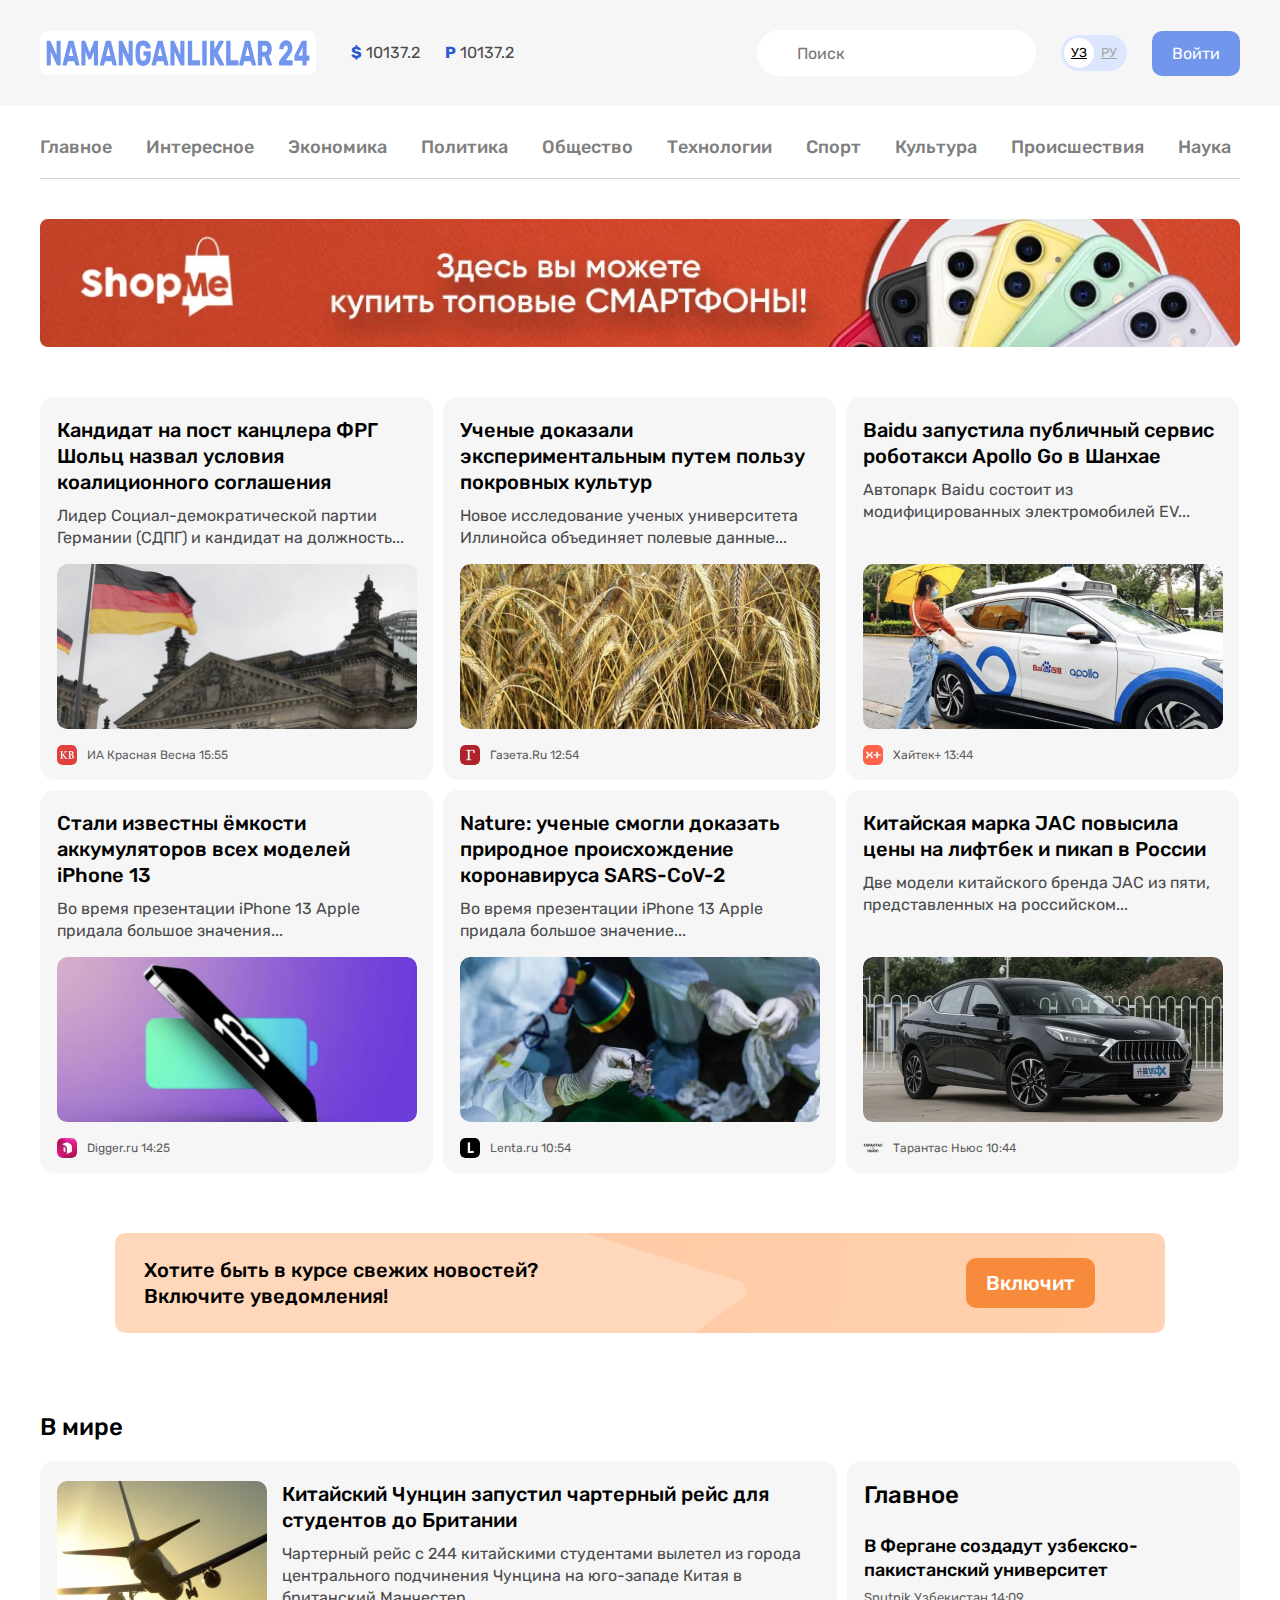
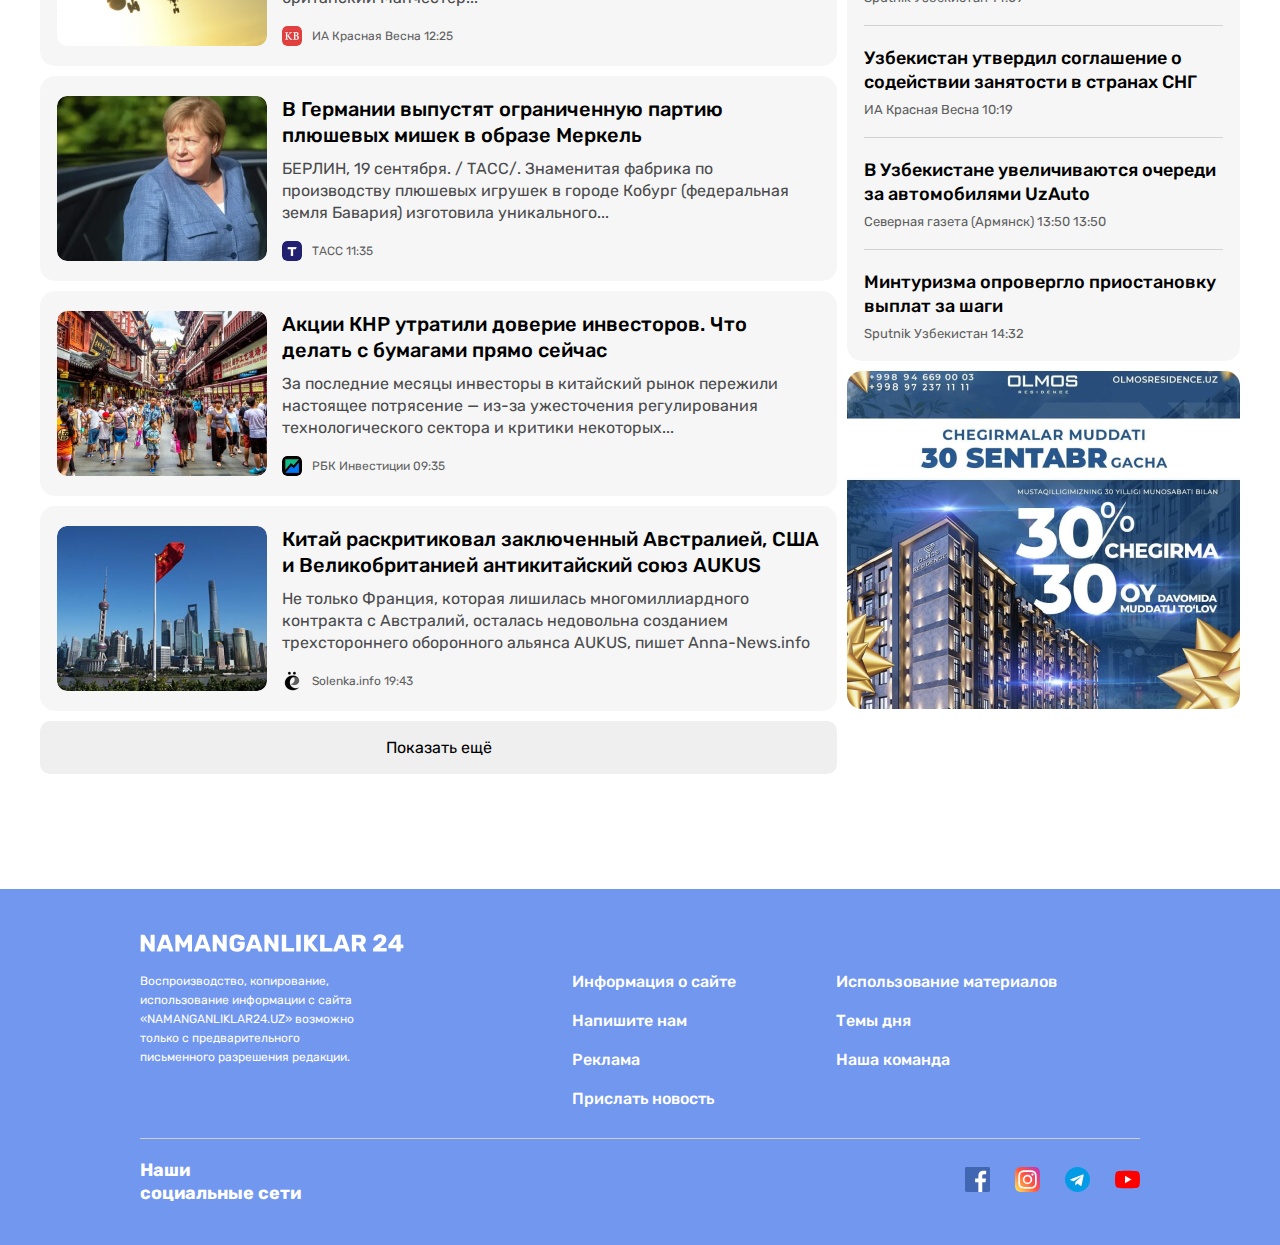
==== index.html @ de306fc5 "Add main and footer  hover and active" ====
<!DOCTYPE html>
<html lang="ru">
<head>
  <meta charset="UTF-8">
  <meta http-equiv="X-UA-Compatible" content="IE=edge">
  <meta name="viewport" content="width=device-width, initial-scale=1.0">
  <title>Namanganliklar 24</title>

  <link rel="preconnect" href="https://fonts.googleapis.com">
  <link rel="preconnect" href="https://fonts.gstatic.com" crossorigin>
  <link href="https://fonts.googleapis.com/css2?family=Rubik:wght@400;500;700&display=swap" rel="stylesheet">
  <link rel="stylesheet" href="css/normalize.css">
  <link rel="stylesheet" href="css/main.css">
</head>
<body>
  <header class="sayt-header">
    <div class="sayt-header-top">
      <div class=" sayt-header-top-container container">
        <a class="header-logo-img" href="index.html">
          <img class="logo-img" src="images/logo.svg" alt="logo" width="264" height="28">
        </a>

        <ul class="currens-rates">
          <li class="currency-rates-item">
            <b class="currens-rates-type">$</b>
            <span class="currens-rates-value">10137.2</span>
          </li>
          <li class="currency-rates-item">
            <b class="currens-rates-type">P</b>
            <span class="currens-rates-value">10137.2</span>
          </li>
        </ul>

        <!-- global-form -->
        <form class="global-search-form" action="https://echo.htmlacademy">
          <input class="global-search-form-input" type="search" name="search" placeholder="Поиск" aria-label="Поиск" required>
        </form>

        <!-- GLOBALSEARCH FORM -->
        <div class="lang-toggle">
          <a class="lang-toggle-link lang-toggle-link-active" href="index.html">УЗ</a>
          <a class="lang-toggle-link" href="index.html">РУ</a>
        </div>

        <a class="button button-primary" href="#">Войти</a>
      </div>
    </div>


    <div class="container">
      <!-- SITENAV -->
      <nav class="stenav">
        <ul class="sitenav-list">
          <li class="sitenav-item"><a class="sitenav-link" href="#">Главное</a></li>
          <li class="sitenav-item"><a class="sitenav-link" href="#">Интересное</a></li>
          <li class="sitenav-item"><a class="sitenav-link" href="#">Экономика</a></li>
          <li class="sitenav-item"><a class="sitenav-link" href="#">Политика</a></li>
          <li class="sitenav-item"><a class="sitenav-link" href="#">Общество</a></li>
          <li class="sitenav-item"><a class="sitenav-link" href="#">Технологии</a></li>
          <li class="sitenav-item"><a class="sitenav-link" href="#">Спорт</a></li>
          <li class="sitenav-item"><a class="sitenav-link" href="#">Культура</a></li>
          <li class="sitenav-item"><a class="sitenav-link" href="#">Происшествия</a></li>
          <li class="sitenav-item"><a class="sitenav-link" href="#">Наука</a></li>
        </ul>
      </nav>
      <aside class="site-header-banner">
        <a class="site-header-banner-link" href="#">
          <img src="images/optimize1.jpg" alt="#" width="1200" height="128" srcset="images/optimize1.jpg 1x, images/optimize2.jpg 2x">
        </a>
      </aside>
    </div>
  </header>

  <main class="main-content">
    <div class="container">
      <!-- <h1>Namanganlilar 24</h1> -->

      <!-- TOP NEWS -->
      <section class="top-news">
        <div class="news-grid">
          <article class="news-grid-item article-card">
            <h3 class="article-card-title">
              <a href="" class="article-card-link">
                Кандидат на пост канцлера ФРГ Шольц назвал условия коалиционного соглашения
              </a>
            </h3>
            <p class="article-card-text">Лидер Социал-демократической партии Германии (СДПГ) и кандидат на должность...</p>
            <img class="article-card-img" src="images/bayroq.jpg" alt="bayroq" width="369" height="165" srcset="images/bayroq.jpg 1x, images/bayroq2x.jpg 2x">
            <footer class="article-card-footer">
              <img class="article-card-source-icon" src="images/kb.svg" alt="icon" width="20" height="20" srcset="images/kb.svg 1x, images/kb2x.svg 2x">
              <div class="article-card-source-time">
                <span class="article-card-source">ИА Красная Весна</span>
                <time datetime="2022-03-11T17:00">15:55</time>
              </div>
            </footer>
          </article>
          <article class="news-grid-item article-card">
            <h3 class="article-card-title">
              <a href="" class="article-card-link">
                Ученые доказали экспериментальным путем пользу покровных культур
              </a>
            </h3>
            <p class="article-card-text">Новое исследование ученых университета Иллинойса объединяет полевые данные... </p>
            <img class="article-card-img" src="images/bug'doy.jpg" alt=" " width="369" height="165" srcset="images/bug'doy.jpg 1x, images/bug'doy2x.jpg 2x">
            <footer class="article-card-footer">
              <img class="article-card-source-icon" src="images/g.svg" alt="icon" width="20" height="20" srcset="images/g.svg 1x, images/g2x.svg 2x">
              <div class="article-card-source-time">
                <span class="article-card-source">Газета.Ru</span>
                <time datetime="2022-03-11T17:00">12:54</time>
              </div>
            </footer>
          </article>
          <article class="news-grid-item article-card">
            <h3 class="article-card-title">
              <a href="" class="article-card-link">
                Baidu запустила публичный сервис роботакси Apollo Go в Шанхае
              </a>
            </h3>
            <p class="article-card-text">Автопарк Baidu состоит из модифицированных электромобилей EV... </p>
            <img class="article-card-img" src="images/soyabon.jpg" alt="bayroq" width="369" height="165" srcset="images/soyabon.jpg 1x, images/soyabon2x.jpg 2x">
            <footer class="article-card-footer">
              <img class="article-card-source-icon" src="images/x.svg" alt="icon" width="20" height="20" srcset="images/x.svg 1x, images/x2x.svg 2x">
              <div class="article-card-source-time">
                <span class="article-card-source">Хайтек+</span>
                <time datetime="2022-03-11T17:00">13:44</time>
              </div>
            </footer>
          </article>
          <article class="news-grid-item article-card">
            <h3 class="article-card-title">
              <a href="" class="article-card-link">
                Стали известны ёмкости аккумуляторов всех моделей iPhone 13
              </a>
            </h3>
            <p class="article-card-text">Во время презентации iPhone 13 Apple придала большое значения...</p>
            <img class="article-card-img" src="images/telefon.jpg" alt="bayroq" width="369" height="165" srcset="images/telefon.jpg 1x, images/telefon2x.jpg 2x">
            <footer class="article-card-footer">
              <img class="article-card-source-icon" src="images/logo-img.svg" alt="icon" width="20" height="20" srcset="images/logo-img.svg 1x, images/logo-img2x.svg 2x">
              <div class="article-card-source-time">
                <span class="article-card-source">Digger.ru</span>
                <time datetime="2022-03-11T17:00">14:25</time>
              </div>
            </footer>
          </article>
          <article class="news-grid-item article-card">
            <h3 class="article-card-title">
              <a href="" class="article-card-link">
                Nature: ученые смогли доказать природное происхождение коронавируса SARS-CoV-2
              </a>
            </h3>
            <p class="article-card-text">Во время презентации iPhone 13 Apple придала большое значение...</p>
            <img class="article-card-img" src="images/labarant.jpg" alt="bayroq" width="369" height="165" srcset="images/labarant.jpg 1x, images/labarant2x.jpg 2x">
            <footer class="article-card-footer">
              <img class="article-card-source-icon" src="images/l.svg" alt="icon" width="20" height="20" srcset="images/l.svg 1x, images/l2x.svg 2x">
              <div class="article-card-source-time">
                <span class="article-card-source">Lenta.ru</span>
                <time datetime="2022-03-11T17:00">10:54</time>
              </div>
            </footer>
          </article>
          <article class="news-grid-item article-card">
            <h3 class="article-card-title">
              <a href="" class="article-card-link">
                Китайская марка JAC повысила цены на лифтбек и пикап в России
              </a>
            </h3>
            <p class="article-card-text">Две модели китайского бренда JAC из пяти, представленных на российском...</p>
            <img class="article-card-img" src="images/mashina.jpg" alt="bayroq" width="369" height="165" srcset="images/mashina.jpg 1x, images/mashina2x.jpg 2x">
            <footer class="article-card-footer">
              <img class="article-card-source-icon" src="images/text.png" alt="icon" width="20" height="20">
              <div class="article-card-source-time">
                <span class="article-card-source">Тарантас Ньюс</span>
                <time datetime="2022-03-11T17:00">10:44</time>
              </div>
            </footer>
          </article>
        </div>
      </section>

      <!-- NOTIFICATION-CTA -->
      <section class="notification-cta">
        <div class="notification-cta-text">Хотите быть в курсе свежих новостей? <br>  Включите уведомления!
        </div>
        <button class="button button-orange" type="button">Включит</button>
      </section>

      <div class="layout-2-1">
        <div class="layout-2-1-main">
          <section class="global-news">
            <h2 class="global-news-heading">В мире</h2>
            <div class="news-list">
              <div class="news-list-item article-card-horizontal">
                <img class="article-card-horizontal-img" src="images/samalyot.jpg" alt="samalyot rasmi" width="210" height="165" srcset="images/samalyot.jpg 1x, images/samalyot2x.jpg 2x">
                <div class="article-card-horizontal-content">
                  <h3 class="article-card-horizontal-title"><a class="article-card-horizontal-link" href="#">Китайский Чунцин запустил чартерный рейс для студентов до Британии</a></h3>
                  <p class="article-card-horizontal-text">Чартерный рейс с 244 китайскими студентами вылетел из города центрального подчинения Чунцина на юго-западе Китая в британский Манчестер...</p>
                    <footer class="article-card-horizontal-footer">
                    <img class="article-card-horizontal-source-icon" src="images/kb.svg" alt="icon" width="20" height="20" srcset="images/kb.svg 1x, images/kb2x.svg 2x">
                    <div class="article-card-horizontal-source-time">
                      <span class="article-card-horizontal-source">ИА Красная Весна</span>
                      <time datetime="2022-03-11T17:00">12:25</time>
                    </div>
                  </footer>
                </div>
              </div>
              <div class="news-list-item article-card-horizontal">
                <img class="article-card-horizontal-img" src="images/prezident.jpg" alt="ayol rasmi" width="210" height="165" srcset="images/prezident.jpg 1x, images/prezident2x.jpg 2x">
                <div class="article-card-horizontal-content">
                  <h3 class="article-card-horizontal-title"><a class="article-card-horizontal-link" href="#">В Германии выпустят ограниченную партию плюшевых мишек в образе Меркель</a></h3>
                  <p class="article-card-horizontal-text">БЕРЛИН, 19 сентября. / ТАСС/. Знаменитая фабрика по производству плюшевых игрушек в городе Кобург (федеральная земля Бавария) изготовила уникального...</p>
                  <footer class="article-card-horizontal-footer">
                    <img class="article-card-horizontal-source-icon" src="images/T.svg" alt="icon" width="20" height="20">
                    <div class="article-card-horizontal-source-time">
                      <span class="article-card-horizontal-source">ТАСС</span>
                      <time datetime="2022-03-11T17:00">11:35</time>
                    </div>
                  </footer>
                </div>
              </div>
              <div class="news-list-item article-card-horizontal">
                <img class="article-card-horizontal-img" src="images/shaxar.jpg" alt="samalyot rasmi" width="210" height="165" srcset="images/shaxar.jpg 1x, images/shaxar2x.jpg 2x">
                <div class="article-card-horizontal-content">
                  <h3 class="article-card-horizontal-title"><a class="article-card-horizontal-link" href="#">Акции КНР утратили доверие инвесторов. Что делать с бумагами прямо сейчас</a></h3>
                  <p class="article-card-horizontal-text">За последние месяцы инвесторы в китайский рынок пережили настоящее потрясение — из-за ужесточения регулирования технологического сектора и критики некоторых...</p>
                  <footer class="article-card-horizontal-footer">
                    <img class="article-card-horizontal-source-icon" src="images/galary.svg" alt="icon" width="20" height="20">
                    <div class="article-card-horizontal-source-time">
                      <span class="article-card-horizontal-source">РБК Инвестиции</span>
                      <time datetime="2022-03-11T17:00">09:35</time>
                    </div>
                  </footer>
                </div>
              </div>
              <div class="news-list-item article-card-horizontal">
                <img class="article-card-horizontal-img" src="images/fransiya.jpg" alt="samalyot rasmi" width="210" height="165" srcset="images/fransiya.jpg 1x, images/fransiya2x.jpg 2x">
                <div class="article-card-horizontal-content">
                  <h3 class="article-card-horizontal-title"><a class="article-card-horizontal-link" href="#">Китай раскритиковал заключенный Австралией, США и Великобританией антикитайский союз AUKUS</a></h3>
                  <p class="article-card-horizontal-text">Не только Франция, которая лишилась многомиллиардного контракта с Австралий, осталась недовольна созданием трехстороннего оборонного альянса AUKUS, пишет Anna-News.info</p>
                  <footer class="article-card-horizontal-footer">
                    <img class="article-card-horizontal-source-icon" src="images/e.svg" alt="icon" width="20" height="20">
                    <div class="article-card-horizontal-source-time">
                      <span class="article-card-horizontal-source">Solenka.info</span>
                      <time datetime="2022-03-11T17:00">19:43</time>
                    </div>
                  </footer>
                </div>
              </div>
              <button class="news-list-more-button button button-block" type="button">Показать ещё </button>
            </div>
          </section>
        </div>

        <div class="layout-2-1-saytbar">
            <section class="saytbar-news-card">
            <h2 class="saytbar-news-card-heading">Главное</h2>
            <ul class="saytbar-news-card-list">
              <li class="saytbar-news-card-item">
                <h3 class="saytbar-news-card-title">
                  <a href="#" class="saytbar-news-card-link">В Фергане создадут узбекско-пакистанский университет</a>
                </h3>
                <div class="saytbar-news-card-source-time">
                  <span class="saytbar-news-card-source">Sputnik Узбекистан</span>
                  <time datetime="2022-03-11T17:00">14:09</time>
                </div>
              </li>
              <li class="saytbar-news-card-item">
                <h3 class="saytbar-news-card-title">
                  <a href="#" class="saytbar-news-card-link">Узбекистан утвердил соглашение о содействии занятости в странах СНГ</a>
                </h3>
                <div class="saytbar-news-card-source-time">
                  <span class="saytbar-news-card-source">ИА Красная Весна</span>
                  <time datetime="2022-03-11T17:00">10:19</time>
                </div>
              </li>
                <li class="saytbar-news-card-item">
                <h3 class="saytbar-news-card-title">
                  <a href="#" class="saytbar-news-card-link">В Узбекистане увеличиваются очереди за автомобилями UzAuto</a>
                </h3>
                <div class="saytbar-news-card-source-time">
                  <span class="saytbar-news-card-source">Северная газета (Армянск) 13:50</span>
                  <time datetime="2022-03-11T17:00">13:50</time>
                </div>
              </li>
                <li class="saytbar-news-card-item">
                <h3 class="saytbar-news-card-title">
                  <a href="#" class="saytbar-news-card-link">Минтуризма опровергло приостановку выплат за шаги</a>
                </h3>
                <div class="saytbar-news-card-source-time">
                  <span class="saytbar-news-card-source">Sputnik Узбекистан</span>
                  <time datetime="2022-03-11T17:00">14:32</time>
                </div>
              </li>
            </ul>
            </section>
            <a class="layout-chegirma-img" href="#"><img src="images/chegirma.jpg" alt="chegirma" width="393" height="338"></a>
        </div>
      </div>
    </div>
  </main>

  <!-- SITE-FOOTER -->
  <footer class="site-footer">
    <div class="container-footer">
      <a class="footer-logo-img" href="#"><img class="sayt-footer-logo" src="images/footer-logo.svg" alt="footer-logo" width="264" height="28"></a>
      <div class="sayt-footer-top">
        <p class="sayt-footer-text">Воспроизводство, копирование, использование информации с сайта «NAMANGANLIKLAR24.UZ» возможно только с предварительного письменного разрешения редакции.
        </p>
        <ul class="sayt-footer-nav">
          <li class="sayt-footer-nav-child">
            <a class="sayt-footer-link" href="#">Информация о сайте</a>
            <a class="sayt-footer-link" href="#">Напишите нам</a>
            <a class="sayt-footer-link" href="#">Реклама</a>
            <a class="sayt-footer-link ozer-link" href="#">Прислать новость</a>
          </li>
          <li class="sayt-footer-nav-child">
            <a class="sayt-footer-link" href="#">Использование материалов</a>
            <a class="sayt-footer-link" href="#">Темы дня</a>
            <a class="sayt-footer-link" href="#">Наша команда</a>
          </li>
        </ul>
      </div>
      <div class="sayt-footer-bottom">
        <h3 class="sayt-footer-bottom-title">Наши <br> социальные сети</h3>
        <ul class="sayt-card-footer-icon">
          <li class="sayt-footer-icon">
            <a class="sayt-footer-icon-link" href="#"><svg width="25" height="25" fill="none" xmlns="http://www.w3.org/2000/svg"><g clip-path="url(#a)"><path d="M23.62 0H1.379A1.38 1.38 0 0 0 0 1.38v22.241A1.38 1.38 0 0 0 1.38 25h22.24A1.38 1.38 0 0 0 25 23.62V1.379A1.38 1.38 0 0 0 23.62 0Z" fill="#4267B2"/><path d="M17.26 25v-9.668h3.26l.488-3.784h-3.747v-2.41c0-1.093.303-1.838 1.87-1.838h1.987V3.924c-.345-.046-1.531-.148-2.911-.148-2.88 0-4.853 1.757-4.853 4.987v2.785h-3.247v3.784h3.248V25h3.906Z" fill="#fff"/></g><defs><clipPath id="a"><path fill="#fff" d="M0 0h25v25H0z"/></clipPath></defs></svg></a>
          </li>
          <li class="sayt-footer-icon">
            <a class="sayt-footer-icon-link" href="#"><svg width="25" height="25" fill="none" xmlns="http://www.w3.org/2000/svg"><g clip-path="url(#a)"><path d="M1.562 1.701C-.402 3.741 0 5.91 0 12.495c0 5.469-.954 10.951 4.04 12.242 1.559.4 15.376.4 16.933-.002 2.079-.537 3.77-2.223 4.002-5.164.032-.41.032-13.734-.001-14.153C24.728 2.286 22.8.48 20.259.115 19.677.03 19.56.005 16.573 0 5.976.005 3.653-.466 1.563 1.701Z" fill="url(#b)"/><path d="M12.498 3.27c-3.782 0-7.374-.337-8.746 3.184-.567 1.454-.484 3.343-.484 6.047 0 2.373-.076 4.603.484 6.046 1.369 3.523 4.99 3.185 8.744 3.185 3.622 0 7.356.377 8.745-3.185.567-1.469.484-3.33.484-6.046 0-3.606.199-5.934-1.55-7.682-1.77-1.771-4.166-1.55-7.681-1.55h.004Zm-.827 1.663c7.89-.012 8.894-.89 8.34 11.295-.197 4.31-3.479 3.836-7.512 3.836-7.354 0-7.566-.21-7.566-7.567 0-7.443.584-7.56 6.738-7.566v.002Zm5.754 1.532a1.107 1.107 0 1 0 0 2.215 1.107 1.107 0 0 0 0-2.215ZM12.498 7.76a4.74 4.74 0 1 0 .001 9.48 4.74 4.74 0 0 0-.001-9.48Zm0 1.664c4.068 0 4.073 6.154 0 6.154-4.067 0-4.073-6.154 0-6.154Z" fill="#fff"/></g><defs><linearGradient id="b" x1="1.61" y1="23.403" x2="24.845" y2="3.294" gradientUnits="userSpaceOnUse"><stop stop-color="#FD5"/><stop offset=".5" stop-color="#FF543E"/><stop offset="1" stop-color="#C837AB"/></linearGradient><clipPath id="a"><path fill="#fff" d="M0 0h25v25H0z"/></clipPath></defs></svg></a>
          </li>
          <li class="sayt-footer-icon">
            <a class="sayt-footer-icon-link" href="#">
              <svg width="25" height="25" fill="none" xmlns="http://www.w3.org/2000/svg"><path d="M12.5 25C19.404 25 25 19.404 25 12.5S19.404 0 12.5 0 0 5.596 0 12.5 5.596 25 12.5 25Z" fill="#039BE5"/><path d="m5.72 12.23 12.052-4.648c.56-.202 1.048.137.866.983l.002-.001-2.053 9.667c-.152.686-.559.852-1.129.53l-3.125-2.304-1.507 1.452c-.167.167-.307.308-.63.308l.222-3.18 5.791-5.233c.252-.222-.056-.347-.388-.126l-7.158 4.506-3.085-.962c-.67-.213-.684-.67.142-.993Z" fill="#fff"/></svg>
            </a></li>
          <li class="sayt-footer-icon">
            <a class="sayt-footer-icon-link" href="#">
              <svg width="25" height="25" fill="none" xmlns="http://www.w3.org/2000/svg"><path d="M24.485 6.499a3.132 3.132 0 0 0-2.203-2.204C20.325 3.76 12.5 3.76 12.5 3.76s-7.825 0-9.782.515A3.196 3.196 0 0 0 .515 6.499C0 8.455 0 12.512 0 12.512s0 4.077.515 6.013a3.133 3.133 0 0 0 2.203 2.203c1.977.536 9.782.536 9.782.536s7.825 0 9.782-.515a3.132 3.132 0 0 0 2.203-2.203C25 16.588 25 12.532 25 12.532s.02-4.077-.515-6.033Z" fill="red"/><path d="m10.004 16.26 6.507-3.747-6.507-3.748v7.495Z" fill="#fff"/></svg>
            </a></li>
        </ul>
      </div>
    </div>
  </footer>
</body>
</html>
---- css/main.css ----
*{
  box-sizing: border-box;
}

body{
  display: flex;
  flex-direction: column;
  height: 100%;
  padding: 0;
  margin: 0;
  font-family: "Rubik", "Arial", sans-serif ;
  font-style: 16px;
  line-height: 22px;
  background-color: #fff;
  color: #4a4b4c;
}

*:focus {
  outline: 2px dashed #7296EC;
  outline-offset: 3px;
}

.button{
  display: inline-block;
  font-size: 16px;
  line-height: normal;
  padding: 13px 20px;
  border-radius: 10px;
  border: 0;
  text-decoration: none;
  text-align: center;
  cursor: pointer;
}

.button:hover{
  opacity: 0.8;
}

.button:active{
  opacity: 0.6;
}

.button-block{
  display: block;
  width: 100%;
}

.container{
  width: 100%;
  max-width: 1240px;
  padding-left: 20px;
  padding-right: 20px;
  margin-left: auto;
  margin-right: auto;
}


.sayt-header-top {
  margin-bottom: 10px;
  padding-top: 30px;
  padding-bottom: 30px;
  background-color: #f6f6f6;
}

.sayt-header-top-container {
  display: flex;
  align-items: center;
}

.header-logo-img{
  margin-right: 35px;
}

.logo-img {
  display: flex;
  padding: 8px 6px;
  box-sizing: content-box;
  border-radius: 7px;
  background-color: #fff;
}

.logo-img:hover{
  opacity: 0.8;
}

.logo-img:active{
  opacity: 0.6;
}

.currens-rates {
  display: flex;
  padding: 0;
  margin: 0;
  margin-right: auto;
  align-items: center;
  list-style-type: none;
}

.currens-rates-type {
  color: #2959ce;
}

.currency-rates-item:not(:last-child){
  margin-right: 25px;
}

/* GLOBAL-SEARCH-FORM */

.global-search-form{
  margin-right: 25px;
}

.global-search-form-input{
  padding-top: 15px;
  padding-left: 40px;
  padding-right: 20px;
  padding-bottom: 13px;
  border-radius: 60px;
  border: 0;
  background-color: #fff;
}

.lang-toggle {
  display: flex;
  padding: 3px;
  margin-right: 25px;
  border-radius: 39px;
  background-color: #dce6ff;

}
.lang-toggle-link {
  width: 30px;
  height: 30px;
  font-size: 13px;
  line-height: 30px;
  text-align: center;
  border-radius: 50%;
  color:#a6a6a6;
}


.lang-toggle-link-active {
  color: #000;
  background-color: #fff;
}

.button-primary {
  color: #fff;
  background-color: #7296EC;
}

.stenav {
  font-size: 18px;
  line-height: normal;
  font-weight: 500;
  margin-bottom: 40px;
  padding-top: 20px;
  padding-bottom: 20px;
  border-bottom: 1px solid #d1d1d1;
}

.sitenav-list {
  display: flex;
  flex-wrap: wrap;
  align-items: center;
  margin: 0;
  padding: 0;
  list-style-type: none;
}

.sitenav-item:not(:last-child){
  margin-right: 34px;
}

.sitenav-link {
  display: block;
  color: #7F7F7F;
  text-decoration: none;
}

.sitenav-link:hover{
  color: #7296EC;
}

.sitenav-link:active{
  opacity: 0.6;
}

.site-header-banner-link{
  display: flex;
}


/* MAIN CONTENT */

.main-content{
  flex-grow: 1;
  padding-top: 50px;
}


/* NEWS-GRID */

.news-grid {
  display: flex;
  flex-wrap: wrap;
  margin-right: -10px;
  margin-bottom: -10px;
}
.news-grid-item {
  margin-bottom: 10px;
  margin-right: 10px;
  width: 393px;
}

.article-card{
  display: flex;
  flex-direction: column;
  padding: 20px 17px 15px;
  border-radius: 15px;
  background-color: #f6f6f6;
}

.article-card-title {
  margin-top: 0;
  font-size: 20px;
  line-height: 26px;
  font-weight: 500;
  margin-bottom: 10px;
}

.article-card-link {
  display: inline-block;
  color: #000;
  text-decoration: none;
}

.article-card-link:hover{
  color: #7296EC;
}

.article-card-link:active{
  opacity: 0.6;
}

.article-card-text {
  margin-top: 0;
  margin-bottom: 15px;
}

.article-card-img{
  display: block;
  width: 360px;
  height: 165px;
  margin-top: auto;
  margin-bottom: 16px;
  border-radius: 10px;
  object-fit: cover;
}

.article-card-footer {
  display: flex;
  align-items: center;

}

.article-card-source-icon {
  width: 20px;
  height: 20px;
  margin-right: 10px;
  border-radius: 5px;
}

.article-card-source-time {
  font-size: 12px;
  line-height: normal;
  color: #5E5F61;
}


/* NOTIFICATION-CTA */

.notification-cta {
  display: flex;
  margin: 60px 75px;
  padding: 24px 70px 24px 29px;
  border-radius: 10px;
  background-image: url(../images/bakcground.svg);
  justify-content: space-between;
  align-items: center;
}

.notification-cta-text {
  color: #000000;
  font-size: 20px;
  line-height: 26px;
  font-weight: 500;
}

.button-orange {
  Font-size: 20px;
  font-weight: 500;
  Line-height: 24px;
  color: #fff;
  background-color: #f78b3b;
}

footer:focus {
  outline: 2px dashed #f8f8f8;
  outline-offset: 3px;
}

/* GLOBAL-NEWS */

.global-news-heading{
  Font-size: 24px;
  Line-height: 28px;
  font-weight: 500;
  color: #000;
}

.news-list{
  display: flex;
  margin-bottom: 15px;
  flex-direction: column;
}

.news-list-item:not(:last-child) {
  margin-bottom: 10px;
}

.article-card-horizontal {
  display: flex;
  align-items: flex-start;
  padding: 20px 17px;
  border-radius: 15px;
  background-color: #F6F6F6;
}

.article-card-horizontal-img {
  width: 210px;
  height: 165px;
  object-fit: cover;
  margin-right: 15px;
  border-radius: 10px;
}

.article-card-horizontal-content {
  flex-grow: 1;
}
.article-card-horizontal-title {
  margin-top: 0;
  margin-bottom: 10px;
  font-weight: 500;
}
.article-card-horizontal-link {
  display: inline-block;
  color: #000;
  text-decoration: none;
  font-size: 20px;
  line-height: 26px;
}

.article-card-horizontal-link:hover{
  color: #7296ec;
}

.article-card-horizontal-link:active{
  opacity: 0.6;
}

.article-card-horizontal-text {
  Font-size: 16px;
  Line-height: 22px;
  margin-top: 0;
  margin-bottom: 17px;
}

.article-card-horizontal-footer {
  display: flex;
  align-items: center;
}

.article-card-horizontal-source-icon {
  width: 20px;
  height: 20px;
  margin-right: 10px;
  object-fit: cover;
  border-radius: 5px;
}

.article-card-horizontal-source-time {
  font-size: 12px;
  line-height: normal;
  color: #5E5F61;
}

.news-list-more-button{
  padding: 17px;
  margin-bottom: 100px;
}


/* LAYAUT */
.layout-2-1{
  display: flex;
  align-items: flex-start;
}

.layout-2-1-main{
  width: 797px;
  margin-right: 10px;
}

.layout-2-1-saytbar{
  margin-top: 68px;
  width: 393px;
}

.saytbar-news-card {
  border-radius: 15px;
  padding: 20px 17px;
  margin-bottom: 10px;
  background-color: #f6f6f6;
}

.saytbar-news-card-heading {
  Font-size: 24px;
  Line-height: 28px;
  font-weight: 500;
  margin-top: 0;
  margin-bottom: 25px;
  color: #000;
}

.saytbar-news-card-list {
  padding: 0;
  margin: 0;
  list-style-type: none;
}
.saytbar-news-card-item {
  padding-top: 20px;
  padding-bottom: 20px;
}

.saytbar-news-card-item:first-child{
  padding-top: 0;
}

.saytbar-news-card-item:last-child{
  padding-bottom: 0;
}

.saytbar-news-card-item:not(:last-child){
  border-bottom: 1px solid #d2d2d2;
}
.saytbar-news-card-title {
  font-size: 18px;
  line-height: 24px;
  font-weight: 500;
  margin-top: 0;
  margin-bottom: 8px;
}

.saytbar-news-card-link {
  display: inline-block;
  color: #000;
  text-decoration: none;
}

.saytbar-news-card-link:hover{
  color: #7296ec;
}

.saytbar-news-card-link:active{
  opacity: 0.6;
}

.saytbar-news-card-source-time {
  Font-size: 13px;
  Line-height: 15px;
  font-weight: 400;
  color: #5E5F61;
}

.layout-chegirma-img{
  display: flex;
  border-radius: 15px;
}


/* SAYT FOOTER */

.site-footer {
  padding-top: 40px;
  padding-bottom: 40px;
  border-top: 40px;
  color: #fff;
  background-color: #7297EF;
}

.container-footer{
  width: 100%;
  max-width: 1040px;
  padding-left: 20px;
  padding-right: 20px;
  margin-left: auto;
  margin-right: auto;
}

.sayt-footer-logo{
  display: block;
  width: 264px;
  height: 28px;
  margin-bottom: 15px;
}

.sayt-footer-logo:hover{
  opacity: 0.8;
}

.sayt-footer-logo:active{
  opacity: 0.6;
}

.sayt-footer-top {
  display: flex;
  margin-bottom: 20px;
  border-bottom: 1px solid #CECECE;
}

.sayt-footer-text {
  Font-size: 12px;
  Line-height: 19px;
  font-weight: 400;
  width: 229px;
  margin: 0;
  margin-right: 203px;
}

.sayt-footer-nav {
  display: flex;
  padding: 0;
  margin: 0;
  list-style-type: none;
  Font-size: 16px;
  Line-height: 19px;
  font-weight: 500;
}

.sayt-footer-nav-child {
  margin-right: 100px;
}

.sayt-footer-nav-child:last-child{
  margin-right: 0;
}

.sayt-footer-link {
  margin-bottom: 20px;
  display: block;
  color: #fff;
  text-decoration: none;
}

.sayt-footer-link:hover{
  opacity: 0.8;
}

.sayt-footer-link:active{
  opacity: 0.6;
}

.ozer-link{
  margin-bottom: 30px;
}

.sayt-footer-bottom {
  display: flex;
  align-items: center;
}

.sayt-footer-bottom-title {
  Font-size: 18px;
  Line-height: 23px;
  margin: 0;
  padding: 0;
}

.sayt-card-footer-icon {
  list-style-type: none;
  display: flex;
  margin: 0;
  margin-left: auto;
  padding: 0;
}

.sayt-footer-icon {
  margin-right: 25px;
}

.sayt-footer-icon:hover{
  opacity: 0.8;
}

.sayt-footer-icon:active{
  opacity: 0.6;
}

.sayt-footer-icon:last-child{
  margin-right: 0;
}

.sayt-footer-icon-link {
}
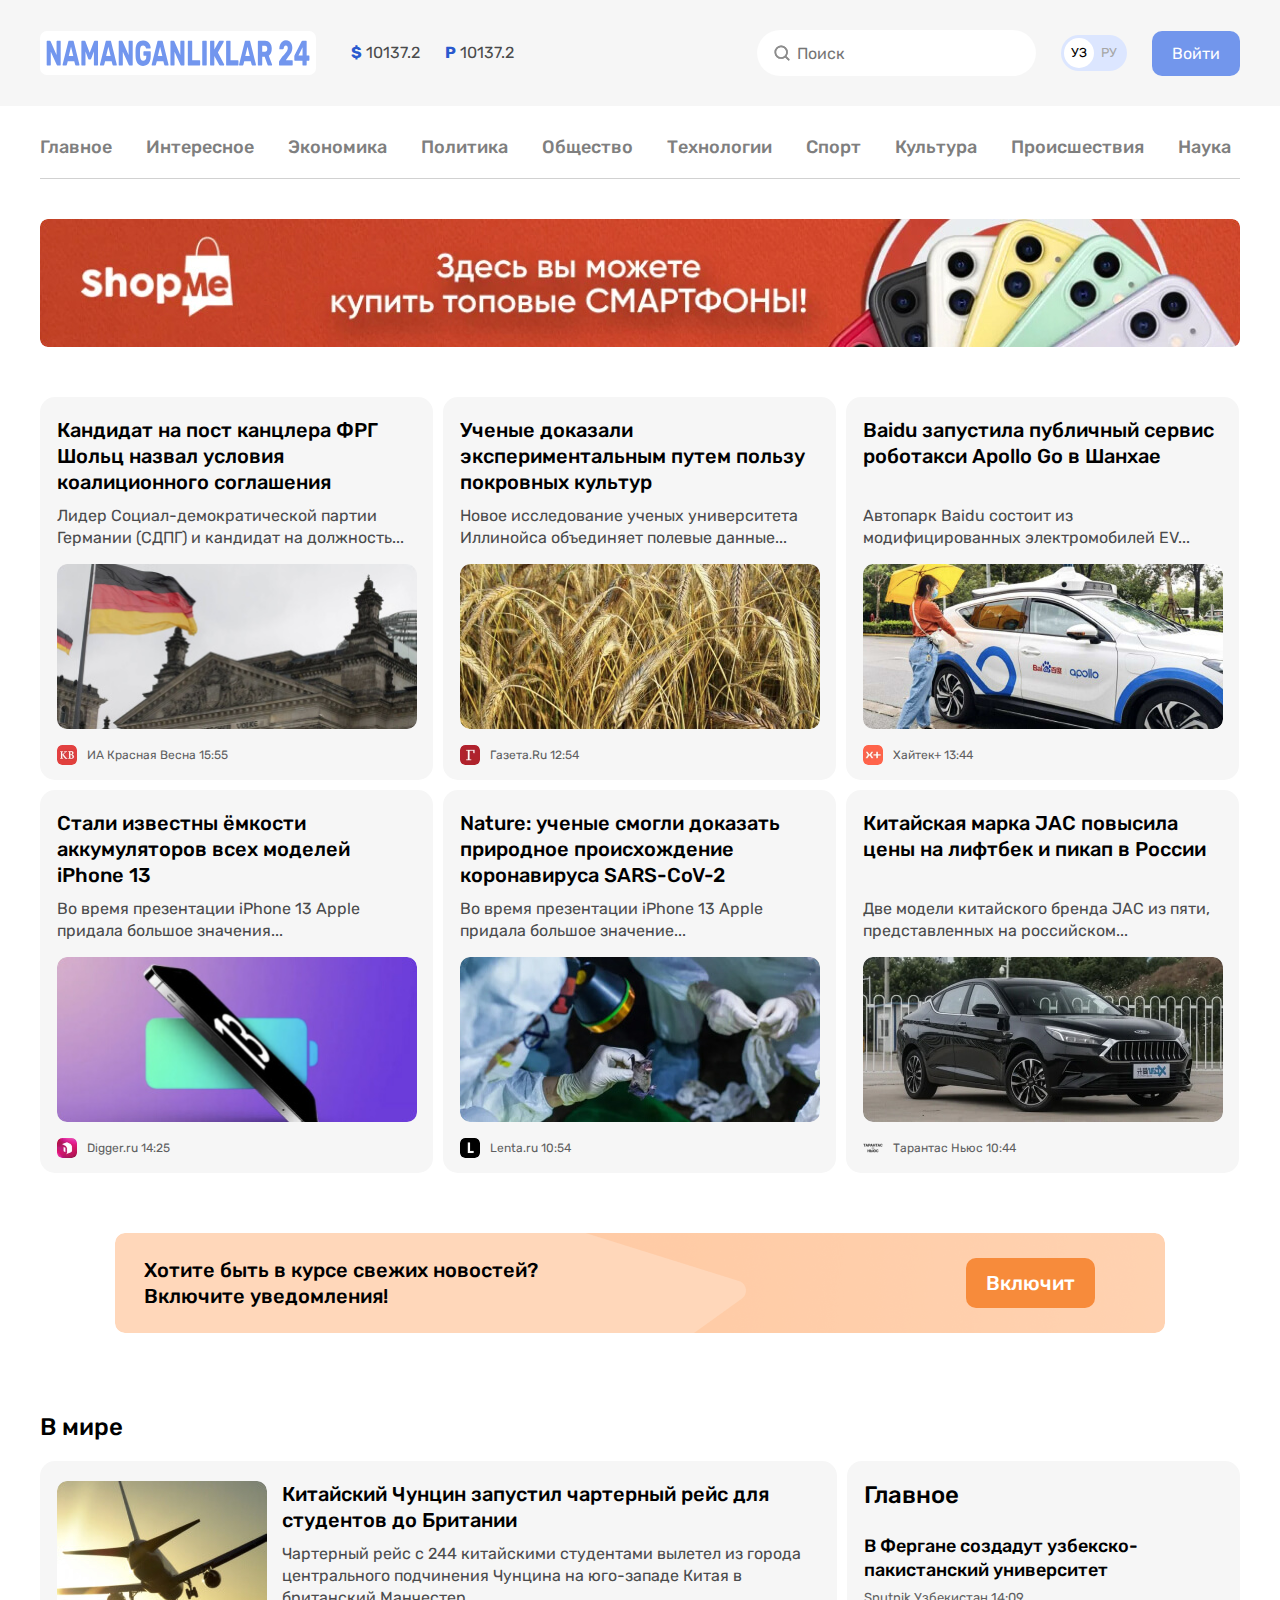
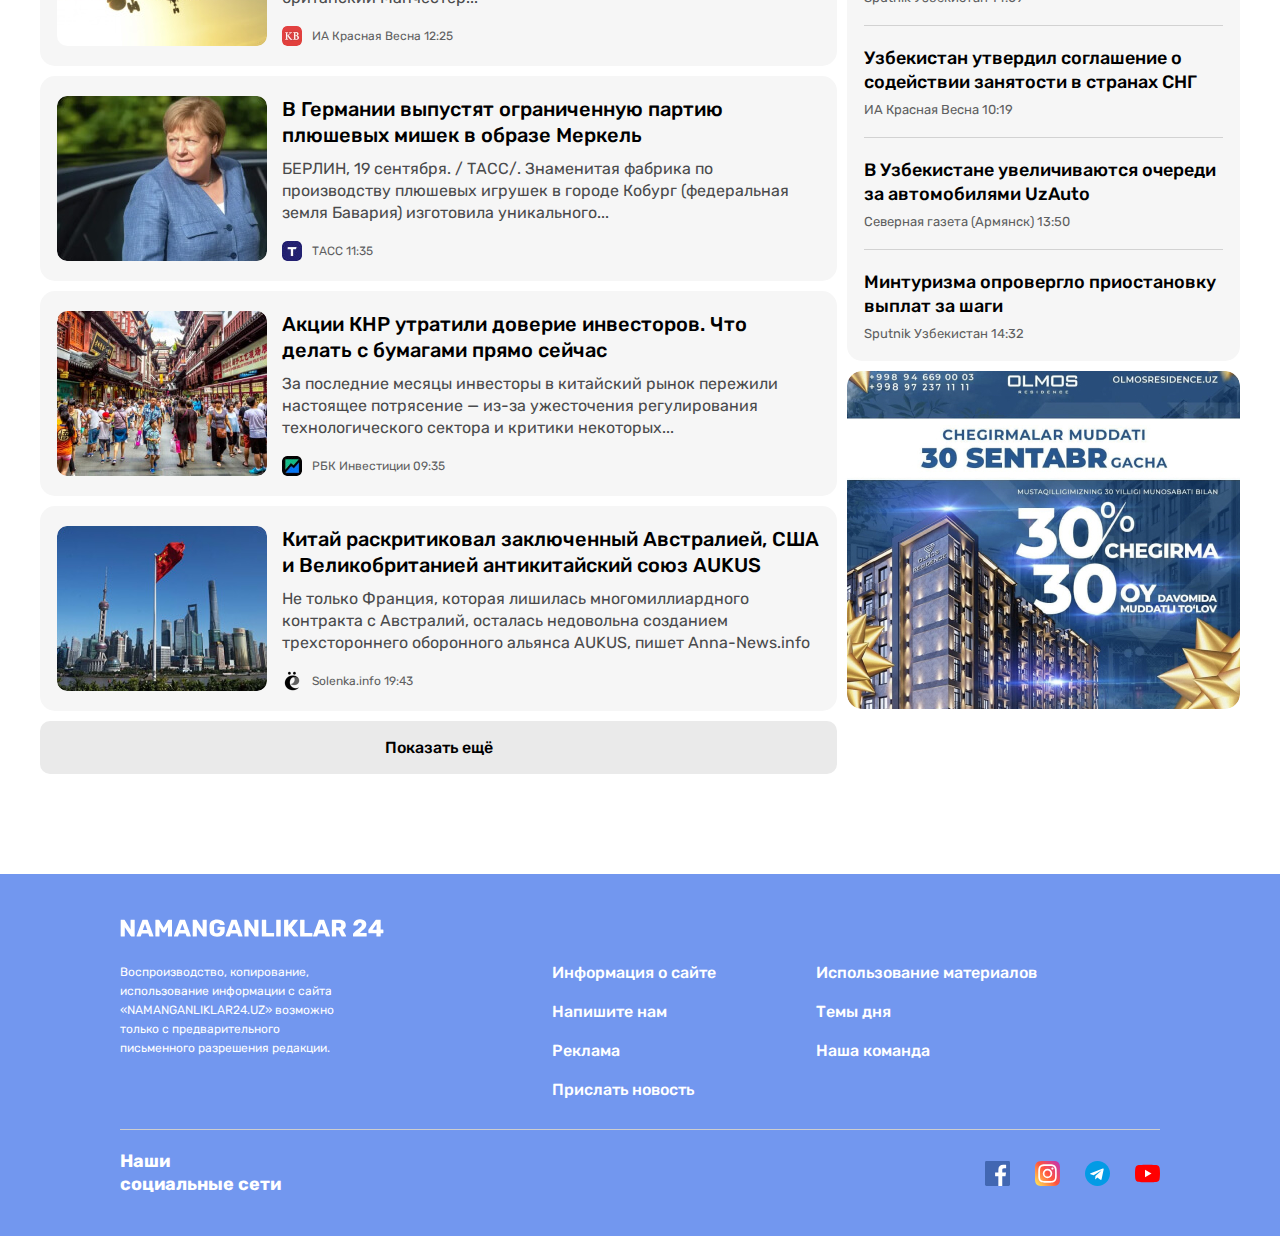
==== commit 15522ba6: "Add styles.min.css" ====
--- a/index.html
+++ b/index.html
@@ -13,13 +13,13 @@
   <link rel="stylesheet" href="css/main.css">
 </head>
 <body>
-  <header class="sayt-header">
+
+    <header class="sayt-header">
     <div class="sayt-header-top">
       <div class=" sayt-header-top-container container">
         <a class="header-logo-img" href="index.html">
           <img class="logo-img" src="images/logo.svg" alt="logo" width="264" height="28">
         </a>
-
         <ul class="currens-rates">
           <li class="currency-rates-item">
             <b class="currens-rates-type">$</b>
@@ -30,19 +30,16 @@
             <span class="currens-rates-value">10137.2</span>
           </li>
         </ul>
-
         <!-- global-form -->
         <form class="global-search-form" action="https://echo.htmlacademy">
           <input class="global-search-form-input" type="search" name="search" placeholder="Поиск" aria-label="Поиск" required>
         </form>
-
         <!-- GLOBALSEARCH FORM -->
         <div class="lang-toggle">
-          <a class="lang-toggle-link lang-toggle-link-active" href="index.html">УЗ</a>
-          <a class="lang-toggle-link" href="index.html">РУ</a>
-        </div>
-
-        <a class="button button-primary" href="#">Войти</a>
+          <a class="lang-toggle-link lang-toggle-link-active" href="#">УЗ</a>
+          <a class="lang-toggle-link" href="#">РУ</a>
+        </div>
+        <a class="button button-primary" href="#" target="_blank">Войти</a>
       </div>
     </div>
 
@@ -51,21 +48,21 @@
       <!-- SITENAV -->
       <nav class="stenav">
         <ul class="sitenav-list">
-          <li class="sitenav-item"><a class="sitenav-link" href="#">Главное</a></li>
-          <li class="sitenav-item"><a class="sitenav-link" href="#">Интересное</a></li>
-          <li class="sitenav-item"><a class="sitenav-link" href="#">Экономика</a></li>
-          <li class="sitenav-item"><a class="sitenav-link" href="#">Политика</a></li>
-          <li class="sitenav-item"><a class="sitenav-link" href="#">Общество</a></li>
-          <li class="sitenav-item"><a class="sitenav-link" href="#">Технологии</a></li>
-          <li class="sitenav-item"><a class="sitenav-link" href="#">Спорт</a></li>
-          <li class="sitenav-item"><a class="sitenav-link" href="#">Культура</a></li>
-          <li class="sitenav-item"><a class="sitenav-link" href="#">Происшествия</a></li>
-          <li class="sitenav-item"><a class="sitenav-link" href="#">Наука</a></li>
+          <li class="sitenav-item"><a class="sitenav-link" href="index.html">Главное</a></li>
+          <li class="sitenav-item"><a class="sitenav-link" href="block.html">Интересное</a></li>
+          <li class="sitenav-item"><a class="sitenav-link" href="block.html">Экономика</a></li>
+          <li class="sitenav-item"><a class="sitenav-link" href="block.html">Политика</a></li>
+          <li class="sitenav-item"><a class="sitenav-link" href="block.html">Общество</a></li>
+          <li class="sitenav-item"><a class="sitenav-link" href="block.html">Технологии</a></li>
+          <li class="sitenav-item"><a class="sitenav-link" href="block.html">Спорт</a></li>
+          <li class="sitenav-item"><a class="sitenav-link" href="block.html">Культура</a></li>
+          <li class="sitenav-item"><a class="sitenav-link" href="block.html">Происшествия</a></li>
+          <li class="sitenav-item"><a class="sitenav-link" href="block.html">Наука</a></li>
         </ul>
       </nav>
       <aside class="site-header-banner">
         <a class="site-header-banner-link" href="#">
-          <img src="images/optimize1.jpg" alt="#" width="1200" height="128" srcset="images/optimize1.jpg 1x, images/optimize2.jpg 2x">
+          <img class="site-header-banner-img" src="images/optimize1.jpg" alt="#" width="1200" height="128" srcset="images/optimize1.jpg 1x, images/optimize2.jpg 2x">
         </a>
       </aside>
     </div>
@@ -209,7 +206,7 @@
                   <h3 class="article-card-horizontal-title"><a class="article-card-horizontal-link" href="#">В Германии выпустят ограниченную партию плюшевых мишек в образе Меркель</a></h3>
                   <p class="article-card-horizontal-text">БЕРЛИН, 19 сентября. / ТАСС/. Знаменитая фабрика по производству плюшевых игрушек в городе Кобург (федеральная земля Бавария) изготовила уникального...</p>
                   <footer class="article-card-horizontal-footer">
-                    <img class="article-card-horizontal-source-icon" src="images/T.svg" alt="icon" width="20" height="20">
+                    <img class="article-card-horizontal-source-icon" src="images/t-icon.jpg" alt="icon" width="20" height="20" srcset="images/t-icon.jpg 1x, images/t-icon.jpg 2x">
                     <div class="article-card-horizontal-source-time">
                       <span class="article-card-horizontal-source">ТАСС</span>
                       <time datetime="2022-03-11T17:00">11:35</time>
@@ -223,7 +220,7 @@
                   <h3 class="article-card-horizontal-title"><a class="article-card-horizontal-link" href="#">Акции КНР утратили доверие инвесторов. Что делать с бумагами прямо сейчас</a></h3>
                   <p class="article-card-horizontal-text">За последние месяцы инвесторы в китайский рынок пережили настоящее потрясение — из-за ужесточения регулирования технологического сектора и критики некоторых...</p>
                   <footer class="article-card-horizontal-footer">
-                    <img class="article-card-horizontal-source-icon" src="images/galary.svg" alt="icon" width="20" height="20">
+                    <img class="article-card-horizontal-source-icon" src="images/galareya.jpg" alt="icon" width="20" height="20" srcset="images/galareya.jpg 1x, images/galareya@2x.jpg 2x">
                     <div class="article-card-horizontal-source-time">
                       <span class="article-card-horizontal-source">РБК Инвестиции</span>
                       <time datetime="2022-03-11T17:00">09:35</time>
@@ -231,13 +228,14 @@
                   </footer>
                 </div>
               </div>
+
               <div class="news-list-item article-card-horizontal">
                 <img class="article-card-horizontal-img" src="images/fransiya.jpg" alt="samalyot rasmi" width="210" height="165" srcset="images/fransiya.jpg 1x, images/fransiya2x.jpg 2x">
                 <div class="article-card-horizontal-content">
                   <h3 class="article-card-horizontal-title"><a class="article-card-horizontal-link" href="#">Китай раскритиковал заключенный Австралией, США и Великобританией антикитайский союз AUKUS</a></h3>
                   <p class="article-card-horizontal-text">Не только Франция, которая лишилась многомиллиардного контракта с Австралий, осталась недовольна созданием трехстороннего оборонного альянса AUKUS, пишет Anna-News.info</p>
                   <footer class="article-card-horizontal-footer">
-                    <img class="article-card-horizontal-source-icon" src="images/e.svg" alt="icon" width="20" height="20">
+                    <img class="article-card-horizontal-source-icon" src="images/e.png" alt="icon" width="20" height="20" srcset="images/e.png 1x, images/e@2x.png 2x">
                     <div class="article-card-horizontal-source-time">
                       <span class="article-card-horizontal-source">Solenka.info</span>
                       <time datetime="2022-03-11T17:00">19:43</time>
@@ -245,7 +243,7 @@
                   </footer>
                 </div>
               </div>
-              <button class="news-list-more-button button button-block" type="button">Показать ещё </button>
+              <a class="news-list-more-button button button-block" type="submit" href="block.html" target="_blank">Показать ещё </a>
             </div>
           </section>
         </div>
@@ -277,7 +275,7 @@
                   <a href="#" class="saytbar-news-card-link">В Узбекистане увеличиваются очереди за автомобилями UzAuto</a>
                 </h3>
                 <div class="saytbar-news-card-source-time">
-                  <span class="saytbar-news-card-source">Северная газета (Армянск) 13:50</span>
+                  <span class="saytbar-news-card-source">Северная газета (Армянск)</span>
                   <time datetime="2022-03-11T17:00">13:50</time>
                 </div>
               </li>
@@ -292,7 +290,7 @@
               </li>
             </ul>
             </section>
-            <a class="layout-chegirma-img" href="#"><img src="images/chegirma.jpg" alt="chegirma" width="393" height="338"></a>
+            <a class="layout-chegirma-link" href="#"><img class="layout-chegirma-img" src="images/chegirma.jpg" alt="chegirma" width="393" height="338"></a>
         </div>
       </div>
     </div>
@@ -301,14 +299,16 @@
   <!-- SITE-FOOTER -->
   <footer class="site-footer">
     <div class="container-footer">
-      <a class="footer-logo-img" href="#"><img class="sayt-footer-logo" src="images/footer-logo.svg" alt="footer-logo" width="264" height="28"></a>
+      <a class="footer-logo-link" href="#">
+        <img class="sayt-footer-logo" src="images/footer-logo.svg" alt="footer-logo" width="264" height="28">
+      </a>
       <div class="sayt-footer-top">
         <p class="sayt-footer-text">Воспроизводство, копирование, использование информации с сайта «NAMANGANLIKLAR24.UZ» возможно только с предварительного письменного разрешения редакции.
         </p>
         <ul class="sayt-footer-nav">
           <li class="sayt-footer-nav-child">
             <a class="sayt-footer-link" href="#">Информация о сайте</a>
-            <a class="sayt-footer-link" href="#">Напишите нам</a>
+            <a class="sayt-footer-link" href="input.html">Напишите нам</a>
             <a class="sayt-footer-link" href="#">Реклама</a>
             <a class="sayt-footer-link ozer-link" href="#">Прислать новость</a>
           </li>
--- a/css/main.css
+++ b/css/main.css
@@ -1,5 +1,6 @@
-*{
-  box-sizing: border-box;
+
+html{
+  height: 100%;
 }
 
 body{
@@ -7,12 +8,18 @@
   flex-direction: column;
   height: 100%;
   padding: 0;
+  box-sizing: border-box;
   margin: 0;
   font-family: "Rubik", "Arial", sans-serif ;
   font-style: 16px;
   line-height: 22px;
   background-color: #fff;
   color: #4a4b4c;
+}
+
+a {
+  display: inline-block;
+  text-decoration: none;
 }
 
 *:focus {
@@ -40,16 +47,12 @@
   opacity: 0.6;
 }
 
-.button-block{
-  display: block;
-  width: 100%;
-}
-
 .container{
   width: 100%;
   max-width: 1240px;
   padding-left: 20px;
   padding-right: 20px;
+  box-sizing: border-box;
   margin-left: auto;
   margin-right: auto;
 }
@@ -118,6 +121,10 @@
   border-radius: 60px;
   border: 0;
   background-color: #fff;
+  background-image: url(../images/search-form.svg);
+  background-size: 20 20;
+  background-repeat: no-repeat;
+  background-position: 15px center;
 }
 
 .lang-toggle {
@@ -128,7 +135,9 @@
   background-color: #dce6ff;
 
 }
+
 .lang-toggle-link {
+  text-decoration: none;
   width: 30px;
   height: 30px;
   font-size: 13px;
@@ -190,12 +199,169 @@
   display: flex;
 }
 
+.site-header-banner-link:hover{
+  opacity: 0.8;
+}
+
+.site-header-banner-link:active{
+  opacity: 0.6;
+}
+
+.site-header-banner-img{
+  display: block;
+  border-radius: 8px;
+}
+
 
 /* MAIN CONTENT */
 
-.main-content{
+.main-contact{
   flex-grow: 1;
-  padding-top: 50px;
+}
+
+.news-container{
+  display: flex;
+  align-items: flex-start;
+  justify-content: space-between;
+}
+
+.site-hero-form {
+  width: 696px;
+  margin: 0;
+  padding: 0;
+}
+
+.site-hero-form div{
+  margin: 0;
+  padding: 0;
+  display: flex;
+}
+
+.site-contact-title {
+  color: #000;
+  font-size: 24px;
+  line-height: 28px;
+  font-weight: 500;
+  margin-top: 0;
+  margin-bottom: 20px;
+}
+
+.site-contact-input {
+  width: 50%;
+  padding: 18px 20px;
+  border-radius: 10px;
+  box-sizing: border-box;
+  border: 1px solid rgba(0, 0, 0, 0.2);
+  margin-bottom: 10px;
+  margin-right: 10px;
+}
+
+.site-contact-input:nth-child(2){
+  margin-right: 0;
+}
+
+.site-contact-form{
+  width: 696px;
+  margin-bottom: 100px;
+}
+
+.site-contact-form-widht {
+  width: 100%;
+  padding: 18px 20px;
+  margin-bottom: 10px;
+  box-sizing: border-box;
+  border: 1px solid rgba(0, 0, 0, 0.2);
+  border-radius: 10px;
+}
+
+.site-contact-textarea {
+  width: 100%;
+  max-width: 696px;
+  min-height: 180px;
+  padding: 18px 20px;
+  box-sizing: border-box;
+  border: 1px solid rgba(0, 0, 0, 0.2);
+  border-radius: 10px;
+  margin-bottom: 20px;
+  resize: vertical;
+}
+
+.site-contact-button {
+  display: block;
+  margin-left: auto;
+  padding: 17px 30px;
+  border: 0;
+  border-radius: 10px;
+  color: #fff;
+  background-color: #7297EF;
+}
+
+.site-contact-list {
+  width: 494px;
+  margin: 0;
+  padding: 40px 25px;
+  box-sizing: border-box;
+  list-style-type: none;
+  border-radius: 10px;
+  color: #000;
+  background-color: #f6f6f6;
+}
+
+.hero-pero{
+  display: flex;
+}
+
+.site-contact-item-title {
+  margin: 0;
+  margin-bottom: 7px;
+  font-size: 20px;
+  line-height: 24px;
+  font-weight: 500;
+}
+
+.site-contact-really-link:not(:last-child){
+  color: #2959ce;
+}
+
+.site-contact-really-link:not(:last-child):hover{
+  opacity: 0.8;
+}
+
+.site-contact-really-link:not(:last-child):active{
+  opacity: 0.6;
+}
+
+
+.site-hero-content-child{
+  box-sizing: border-box;
+}
+
+.site-contact-content {
+  color: #000;
+}
+
+.site-contact-content-title {
+  margin-top: 0;
+  margin-bottom: 7px;
+  Font-size: 20px;
+  Line-height: 24px;
+  font-weight: 500;
+
+}
+
+.site-contact-content-gmail {
+  Font-size: 16px;
+  Line-height: 19px;
+  margin-top: 0;
+  margin-bottom: 20px;
+}
+
+.site-contact-hr{
+  border: 0;
+  height: 1px;
+  background-color: #D2D2D2;
+  margin-top: 20px;
+  margin-bottom: 20px;
 }
 
 
@@ -206,17 +372,20 @@
   flex-wrap: wrap;
   margin-right: -10px;
   margin-bottom: -10px;
-}
+  padding-top: 50px;
+}
+
 .news-grid-item {
+  width: 393px;
   margin-bottom: 10px;
   margin-right: 10px;
-  width: 393px;
 }
 
 .article-card{
   display: flex;
   flex-direction: column;
   padding: 20px 17px 15px;
+  box-sizing: border-box;
   border-radius: 15px;
   background-color: #f6f6f6;
 }
@@ -244,7 +413,7 @@
 }
 
 .article-card-text {
-  margin-top: 0;
+  margin-top: auto;
   margin-bottom: 15px;
 }
 
@@ -252,7 +421,6 @@
   display: block;
   width: 360px;
   height: 165px;
-  margin-top: auto;
   margin-bottom: 16px;
   border-radius: 10px;
   object-fit: cover;
@@ -295,7 +463,7 @@
   font-size: 20px;
   line-height: 26px;
   font-weight: 500;
-}
+  }
 
 .button-orange {
   Font-size: 20px;
@@ -305,10 +473,6 @@
   background-color: #f78b3b;
 }
 
-footer:focus {
-  outline: 2px dashed #f8f8f8;
-  outline-offset: 3px;
-}
 
 /* GLOBAL-NEWS */
 
@@ -319,10 +483,14 @@
   color: #000;
 }
 
+.global-news-heading-block{
+  margin-top: 50px;
+  margin-bottom: 20px;
+}
+
 .news-list{
   display: flex;
-  margin-bottom: 15px;
-  flex-direction: column;
+      flex-direction: column;
 }
 
 .news-list-item:not(:last-child) {
@@ -396,8 +564,15 @@
 }
 
 .news-list-more-button{
+  display: inline-block;
   padding: 17px;
+  box-sizing: border-box;
   margin-bottom: 100px;
+  Font-size: 16px;
+  Line-height: 19px;
+  font-weight: 500;
+  color: #000;
+  background-color: #EAEAEA;
 }
 
 
@@ -415,6 +590,10 @@
 .layout-2-1-saytbar{
   margin-top: 68px;
   width: 393px;
+}
+
+.layout-2-1-saytbar-two{
+  margin-top: 48px;
 }
 
 .saytbar-news-card {
@@ -424,6 +603,10 @@
   background-color: #f6f6f6;
 }
 
+.saytbar-news-card-two{
+  margin-top: 50px;
+}
+
 .saytbar-news-card-heading {
   Font-size: 24px;
   Line-height: 28px;
@@ -454,6 +637,7 @@
 .saytbar-news-card-item:not(:last-child){
   border-bottom: 1px solid #d2d2d2;
 }
+
 .saytbar-news-card-title {
   font-size: 18px;
   line-height: 24px;
@@ -490,6 +674,11 @@
 
 
 /* SAYT FOOTER */
+.sayt-footer-link:focus{
+  outline: 2px dashed #fff ;
+  outline-offset: 3px;
+
+}
 
 .site-footer {
   padding-top: 40px;
@@ -508,11 +697,19 @@
   margin-right: auto;
 }
 
+.footer-logo-link{
+  margin-bottom: 15px;
+}
+
+.footer-logo-link:focus{
+  outline: 2px dashed #fff;
+  outline-offset: 3px;
+}
+
 .sayt-footer-logo{
-  display: block;
+  display: flex;
   width: 264px;
   height: 28px;
-  margin-bottom: 15px;
 }
 
 .sayt-footer-logo:hover{
@@ -611,5 +808,11 @@
   margin-right: 0;
 }
 
-.sayt-footer-icon-link {
+.sayt-footer-icon-link{
+  display: flex;
+}
+
+.sayt-footer-icon-link:focus {
+  outline: 2px dashed #fff ;
+  outline-offset: 3px;
 }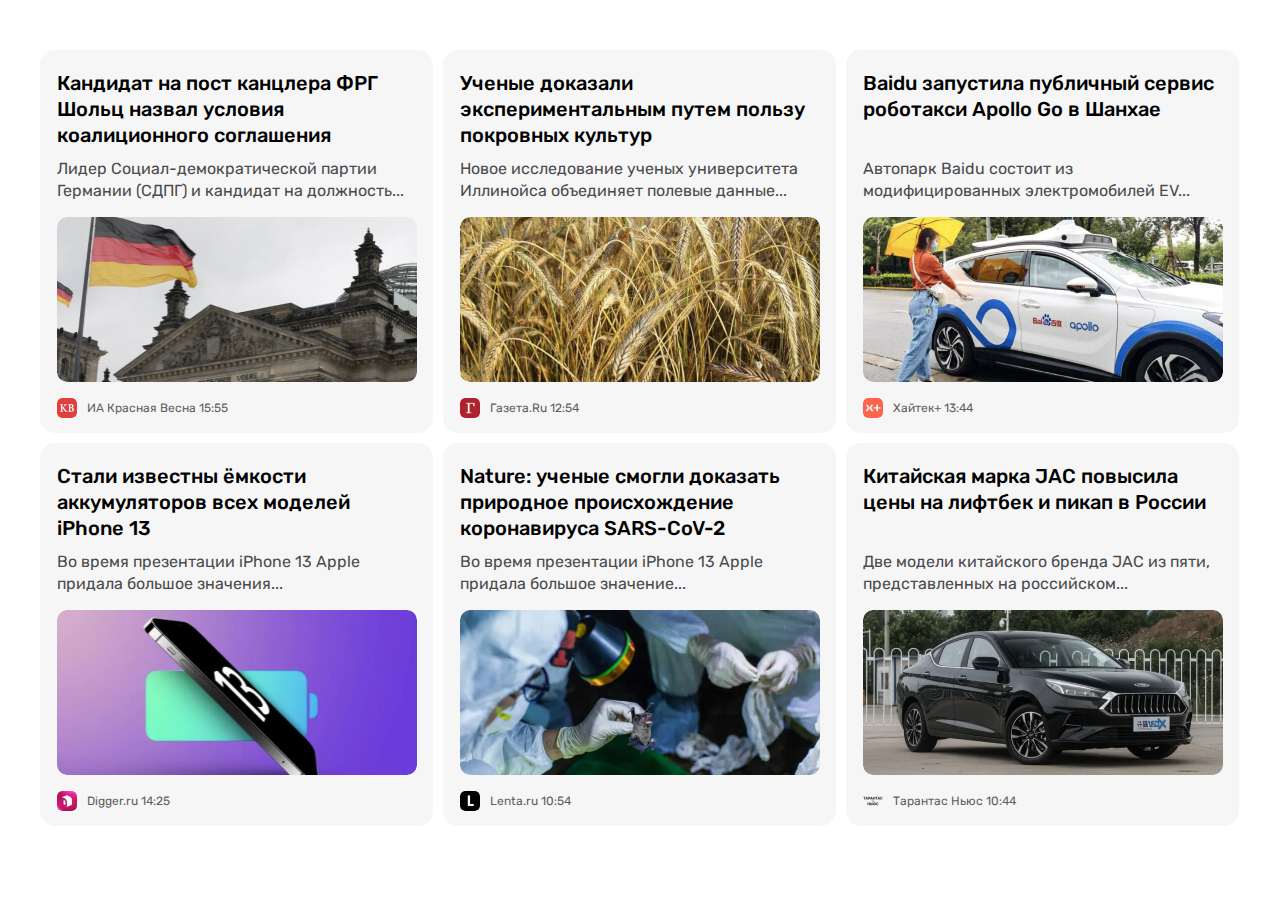
==== commit abeab491: "add a flexibility feature to the main part" ====
--- a/index.html
+++ b/index.html
@@ -9,12 +9,13 @@
   <link rel="preconnect" href="https://fonts.googleapis.com">
   <link rel="preconnect" href="https://fonts.gstatic.com" crossorigin>
   <link href="https://fonts.googleapis.com/css2?family=Rubik:wght@400;500;700&display=swap" rel="stylesheet">
+
   <link rel="stylesheet" href="css/normalize.css">
   <link rel="stylesheet" href="css/main.css">
 </head>
 <body>
 
-    <header class="sayt-header">
+    <header class="sayt-header" style="display: none;">
     <div class="sayt-header-top">
       <div class=" sayt-header-top-container container">
         <a class="header-logo-img" href="index.html">
@@ -175,13 +176,13 @@
       </section>
 
       <!-- NOTIFICATION-CTA -->
-      <section class="notification-cta">
+      <section class="notification-cta"  style="display: none;">
         <div class="notification-cta-text">Хотите быть в курсе свежих новостей? <br>  Включите уведомления!
         </div>
         <button class="button button-orange" type="button">Включит</button>
       </section>
 
-      <div class="layout-2-1">
+      <div class="layout-2-1"  style="display: none;">
         <div class="layout-2-1-main">
           <section class="global-news">
             <h2 class="global-news-heading">В мире</h2>
@@ -297,7 +298,7 @@
   </main>
 
   <!-- SITE-FOOTER -->
-  <footer class="site-footer">
+  <footer class="site-footer" style="display: none;">
     <div class="container-footer">
       <a class="footer-logo-link" href="#">
         <img class="sayt-footer-logo" src="images/footer-logo.svg" alt="footer-logo" width="264" height="28">
@@ -340,5 +341,24 @@
       </div>
     </div>
   </footer>
+
+  <!-- MODAL -->
+  <section class="modal" id="site-modal-dialog">
+    <div class="modal-dialog">
+      <div class="modal-content">
+        <h2 class="visualy-headen">Хотите быть в курсе свежих новостей?<br>Включите уведомления!</h2>
+        <button class="close-button js-close-button">
+          <img class="close-button-img" src="images/close.svg" alt="" width="24" height="24">
+        </button>
+        <p class="modal-text">Хотите быть в курсе свежих новостей?<br>Включите уведомления</p>
+        <div class="button-block">
+          <button class="button button-orange">Включит</button>
+        </div>
+      </div>
+    </div>
+  </section>
+
+  <!-- JS STYLES -->
+  <script src="js/main.js"></script>
 </body>
 </html>--- a/css/main.css
+++ b/css/main.css
@@ -1,3 +1,7 @@
+  *:focus {
+  outline: 2px dashed #7296EC;
+  outline-offset: 3px;
+}
 
 html{
   height: 100%;
@@ -10,21 +14,27 @@
   padding: 0;
   box-sizing: border-box;
   margin: 0;
-  font-family: "Rubik", "Arial", sans-serif ;
-  font-style: 16px;
+  font-family: "Rubik", "Arial", sans-serif;
+  font-size: 16px;
   line-height: 22px;
   background-color: #fff;
   color: #4a4b4c;
 }
 
+.visualy-headen {
+  position: absolute;
+  width: 1px;
+  height: 1px;
+  margin: -1px;
+  border: 0;
+  padding: 0;
+  clip: calc(0 0 0 0);
+  overflow: hidden;
+}
+
 a {
   display: inline-block;
   text-decoration: none;
-}
-
-*:focus {
-  outline: 2px dashed #7296EC;
-  outline-offset: 3px;
 }
 
 .button{
@@ -56,7 +66,6 @@
   margin-left: auto;
   margin-right: auto;
 }
-
 
 .sayt-header-top {
   margin-bottom: 10px;
@@ -286,6 +295,10 @@
   resize: vertical;
 }
 
+.site-contact-textarea::placeholder {
+  font-family: "Rubik", "Arial", sans-serif ;
+}
+
 .site-contact-button {
   display: block;
   margin-left: auto;
@@ -463,6 +476,7 @@
   font-size: 20px;
   line-height: 26px;
   font-weight: 500;
+  margin-right: 10px;
   }
 
 .button-orange {
@@ -471,6 +485,7 @@
   Line-height: 24px;
   color: #fff;
   background-color: #f78b3b;
+  text-align: center;
 }
 
 
@@ -815,4 +830,205 @@
 .sayt-footer-icon-link:focus {
   outline: 2px dashed #fff ;
   outline-offset: 3px;
-}+}
+
+
+
+/* MODAL */
+
+.modal {
+  position: fixed;
+  z-index: 9999;
+  display: none;
+  top: 0;
+  left: 0;
+  width: 100%;
+  height: 100%;
+  background-color: rgba(0, 0, 0, 0.4);
+}
+
+.modal-open {
+  display: block;
+}
+
+.modal-dialog {
+  width: 100%;
+  max-width: 850px;
+  margin-left: auto;
+  margin-right: auto;
+}
+
+.modal-content {
+  margin-top: 200px;
+  padding: 50px;
+  border-radius: 20px;
+  background-color: #fff;
+  position: relative;
+}
+
+
+.close-button {
+  padding: 0;
+  width: 24px;
+  height: 24px;
+  position: absolute;
+  top: 25px;
+  right: 25px;
+  border: 0;
+  background-color: transparent;
+}
+
+.close-button-img {
+  display: block;
+  width: 24px;
+  height: 24px;
+}
+
+.modal-text {
+  text-align: center;
+  margin-top: 0;
+  margin-bottom: 25px;
+  font-size: 26px;
+  line-height: 34px;
+  font-weight: 500;
+  color: #000;
+}
+
+.button-block {
+  align-content: center;
+  text-align: center;
+  justify-content: center;
+}
+
+
+@media only screen and (max-width: 1240px) {
+  .news-grid-item {
+    width: calc(100% / 3 - 10px);
+  }
+
+  .article-card-img {
+    width: 100%;
+  }
+}
+
+@media only screen and (max-width: 1000px) {
+  .news-grid-item {
+    width: calc(50% - 10px);
+  }
+
+  .news-grid-item:nth-child(2n) {
+    margin-right: 0;
+  }
+
+  .notification-cta {
+    max-width: 100%;
+    margin-left: 0;
+    margin-right: 0;
+  }
+
+  .layout-2-1 {
+    flex-direction: column;
+  }
+
+  .layout-2-1-main {
+    width: 100%;
+    margin-right: 0;
+  }
+
+  .news-list-more-button {
+    margin-bottom: 80px;
+  }
+
+  .layout-2-1-saytbar {
+    width: 100%;
+    margin-top: 0;
+  }
+
+  .layout-chegirma-link {
+    width: 100%;
+  }
+
+  .layout-chegirma-img {
+    width: 100%;
+    object-fit: cover;
+  }
+}
+
+@media only screen and (max-width: 800px) {
+  .notification-cta {
+    padding: 25px;
+  }
+}
+
+@media only screen and (max-width: 700px) {
+  .article-card-horizontal-img {
+    width: 200px;
+  }
+}
+
+
+@media only screen and (max-width: 650px) {
+  .notification-cta {
+    flex-direction: column;
+    align-items: flex-start;
+  }
+
+  .notification-cta-text {
+    margin-bottom: 16px;
+    margin-right: 0;
+  }
+
+  .button-orange {
+    display: flex;
+    font-size: 18px;
+    margin-left: auto;
+    align-items: flex-end;
+  }
+
+  .article-card-horizontal-img {
+    width: 190px;
+  }
+}
+
+@media only screen and (max-width: 600px) {
+  .news-grid {
+    margin-right: 0;
+  }
+
+  .news-grid-item {
+    width: 100%;
+    margin-right: 0;
+  }
+
+  .notification-cta {
+    margin-top: 40px;
+    margin-bottom: 40px;
+  }
+
+  .button-orange {
+    display: block;
+    width: 100%;
+    text-align: center;
+  }
+
+  .article-card-horizontal {
+    display: block;
+  }
+
+  .article-card-horizontal-img {
+    width: 100%;
+    margin-right: 0;
+  }
+
+}
+
+@media only screen and (max-width: 500px) {
+  .notification-cta {
+    padding: 20px;
+  }
+
+  .notification-cta-text {
+    font-size: 18px;
+    line-height: 1.2;
+  }
+}
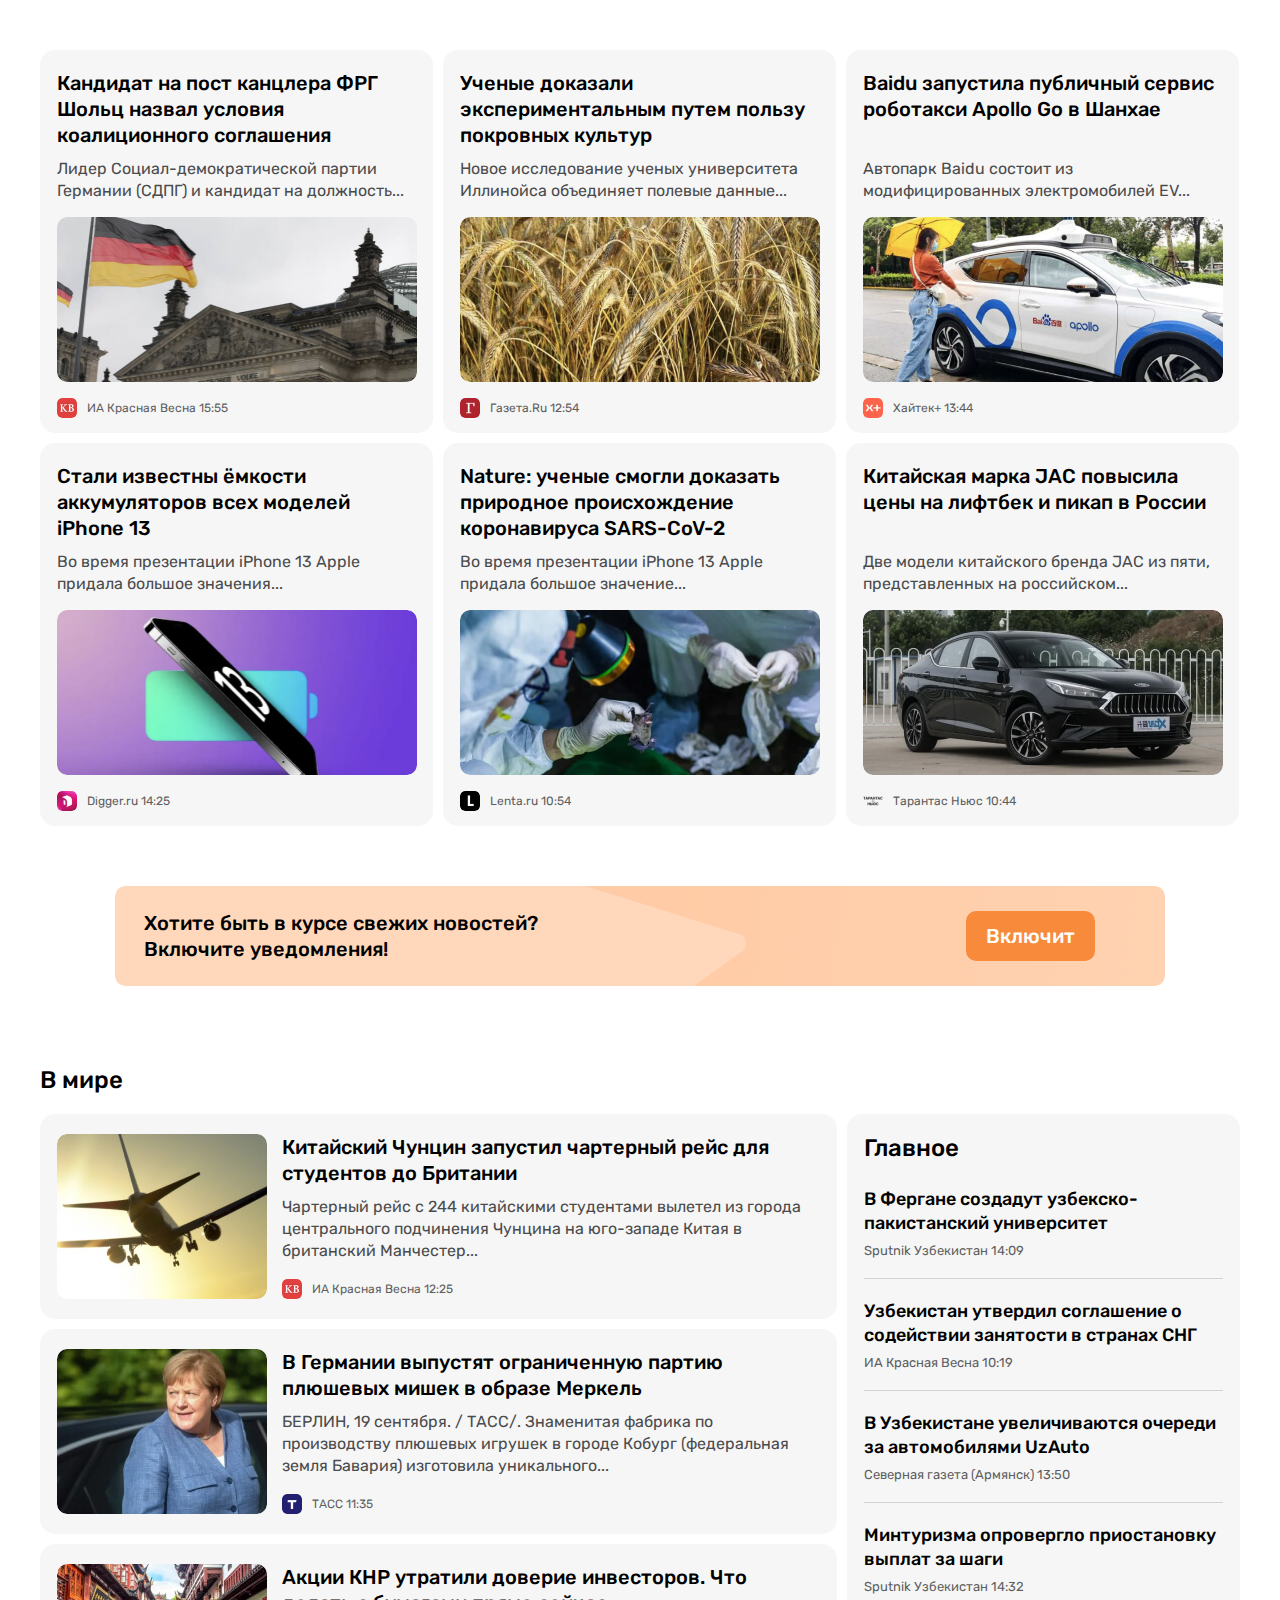
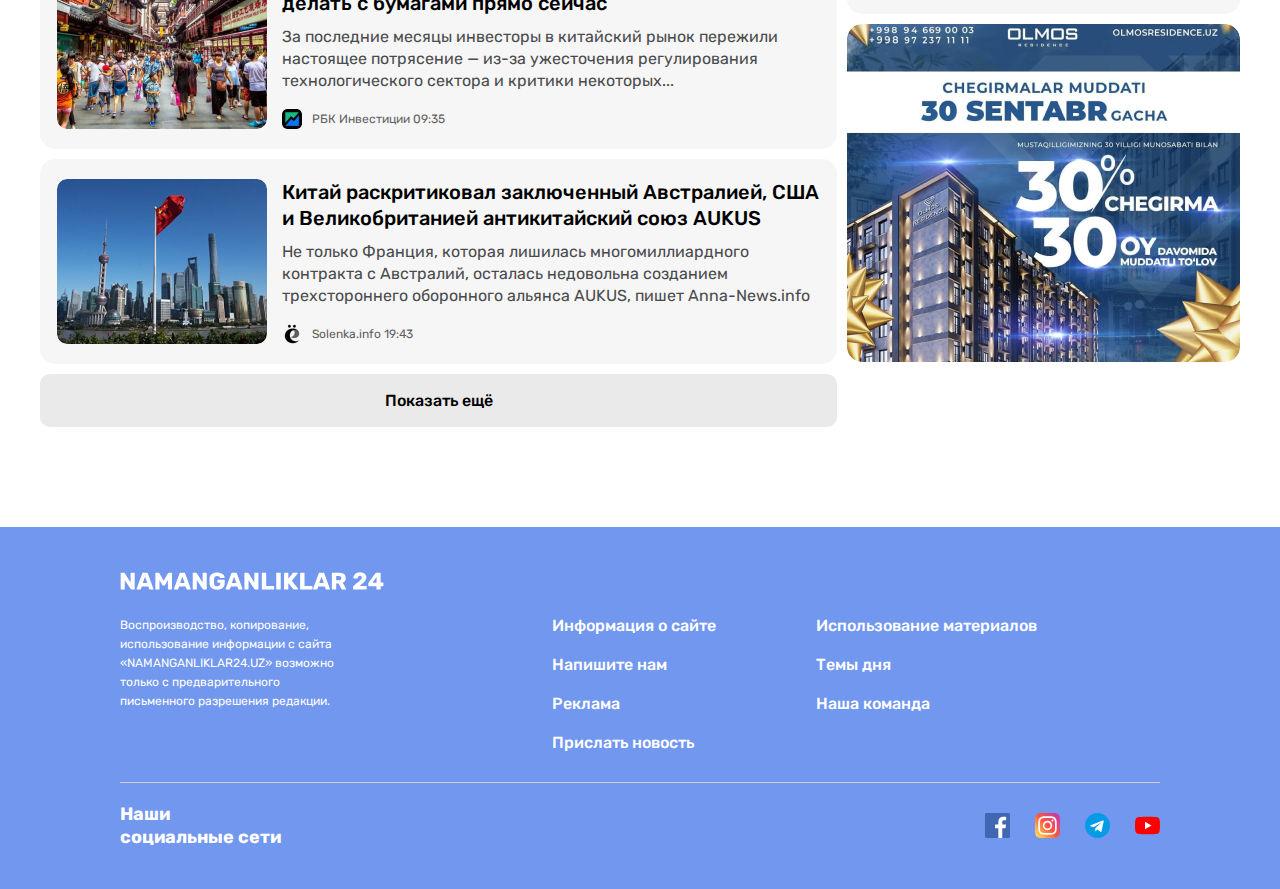
==== commit f29b78fb: "Add flexibility to the bottom" ====
--- a/index.html
+++ b/index.html
@@ -176,13 +176,13 @@
       </section>
 
       <!-- NOTIFICATION-CTA -->
-      <section class="notification-cta"  style="display: none;">
+      <section class="notification-cta">
         <div class="notification-cta-text">Хотите быть в курсе свежих новостей? <br>  Включите уведомления!
         </div>
         <button class="button button-orange" type="button">Включит</button>
       </section>
 
-      <div class="layout-2-1"  style="display: none;">
+      <div class="layout-2-1">
         <div class="layout-2-1-main">
           <section class="global-news">
             <h2 class="global-news-heading">В мире</h2>
@@ -298,7 +298,7 @@
   </main>
 
   <!-- SITE-FOOTER -->
-  <footer class="site-footer" style="display: none;">
+  <footer class="site-footer">
     <div class="container-footer">
       <a class="footer-logo-link" href="#">
         <img class="sayt-footer-logo" src="images/footer-logo.svg" alt="footer-logo" width="264" height="28">
--- a/css/main.css
+++ b/css/main.css
@@ -704,7 +704,6 @@
 }
 
 .container-footer{
-  width: 100%;
   max-width: 1040px;
   padding-left: 20px;
   padding-right: 20px;
@@ -952,6 +951,14 @@
     width: 100%;
     object-fit: cover;
   }
+
+  .sayt-footer-text {
+    margin-right: 100px;
+  }
+
+  .sayt-footer-nav {
+    margin-left: auto;
+  }
 }
 
 @media only screen and (max-width: 800px) {
@@ -963,6 +970,16 @@
 @media only screen and (max-width: 700px) {
   .article-card-horizontal-img {
     width: 200px;
+  }
+
+  .sayt-footer-top {
+    display: block;
+  }
+
+  .sayt-footer-text {
+    width: 100%;
+    margin-right: 0;
+    margin-bottom: 20px;
   }
 }
 
@@ -1023,6 +1040,11 @@
 }
 
 @media only screen and (max-width: 500px) {
+
+  .site-footer {
+    padding-top: 30px;
+    padding-bottom: 30px;
+  }
   .notification-cta {
     padding: 20px;
   }
@@ -1032,3 +1054,31 @@
     line-height: 1.2;
   }
 }
+
+@media only screen and (max-width: 450px) {
+  .sayt-footer-nav {
+    display: block;
+  }
+
+  .sayt-footer-nav-child {
+    margin-right: 0;
+  }
+
+  .ozer-link {
+    margin-bottom: 20px;
+  }
+
+  .sayt-footer-bottom{
+    flex-direction: column;
+    align-items: flex-start;
+  }
+
+  .sayt-footer-bottom-title {
+    width: 100%;
+    margin-bottom: 16px;
+  }
+
+  .sayt-card-footer-icon {
+    margin-left: 0;
+  }
+}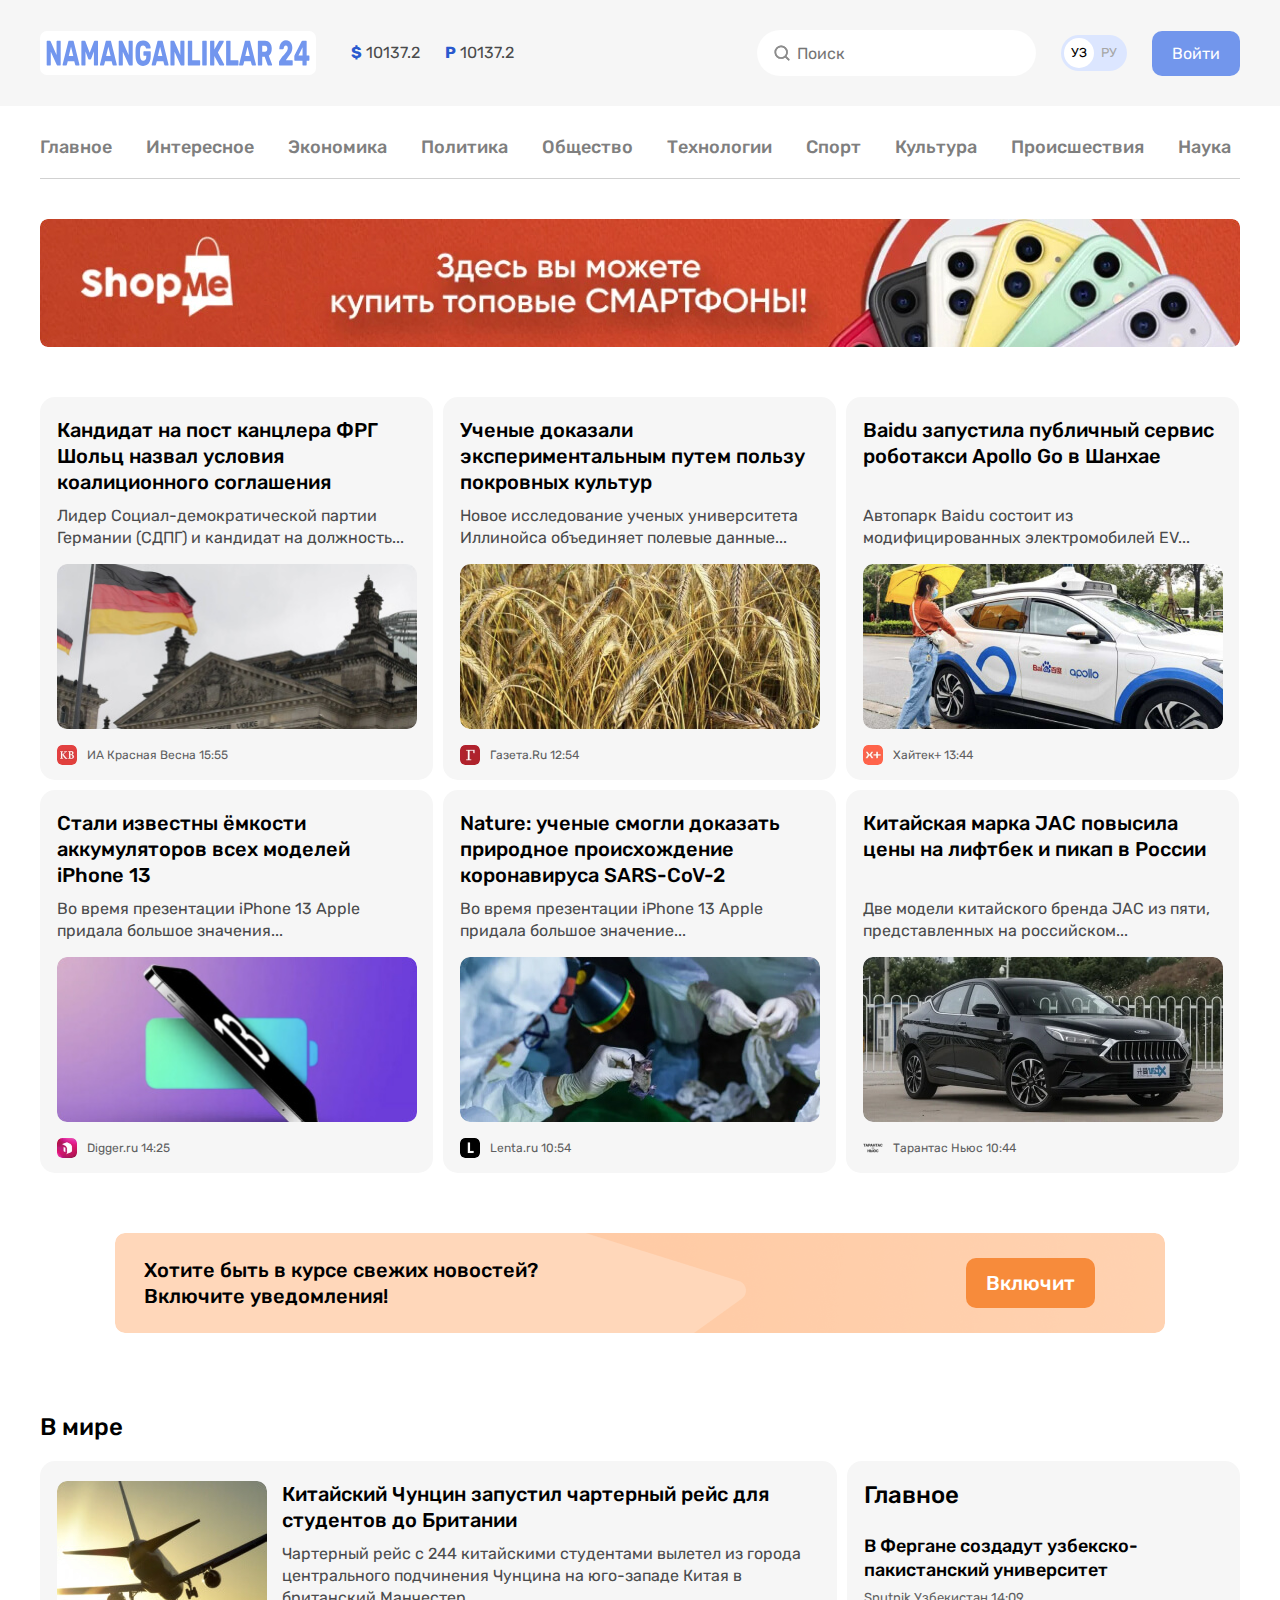
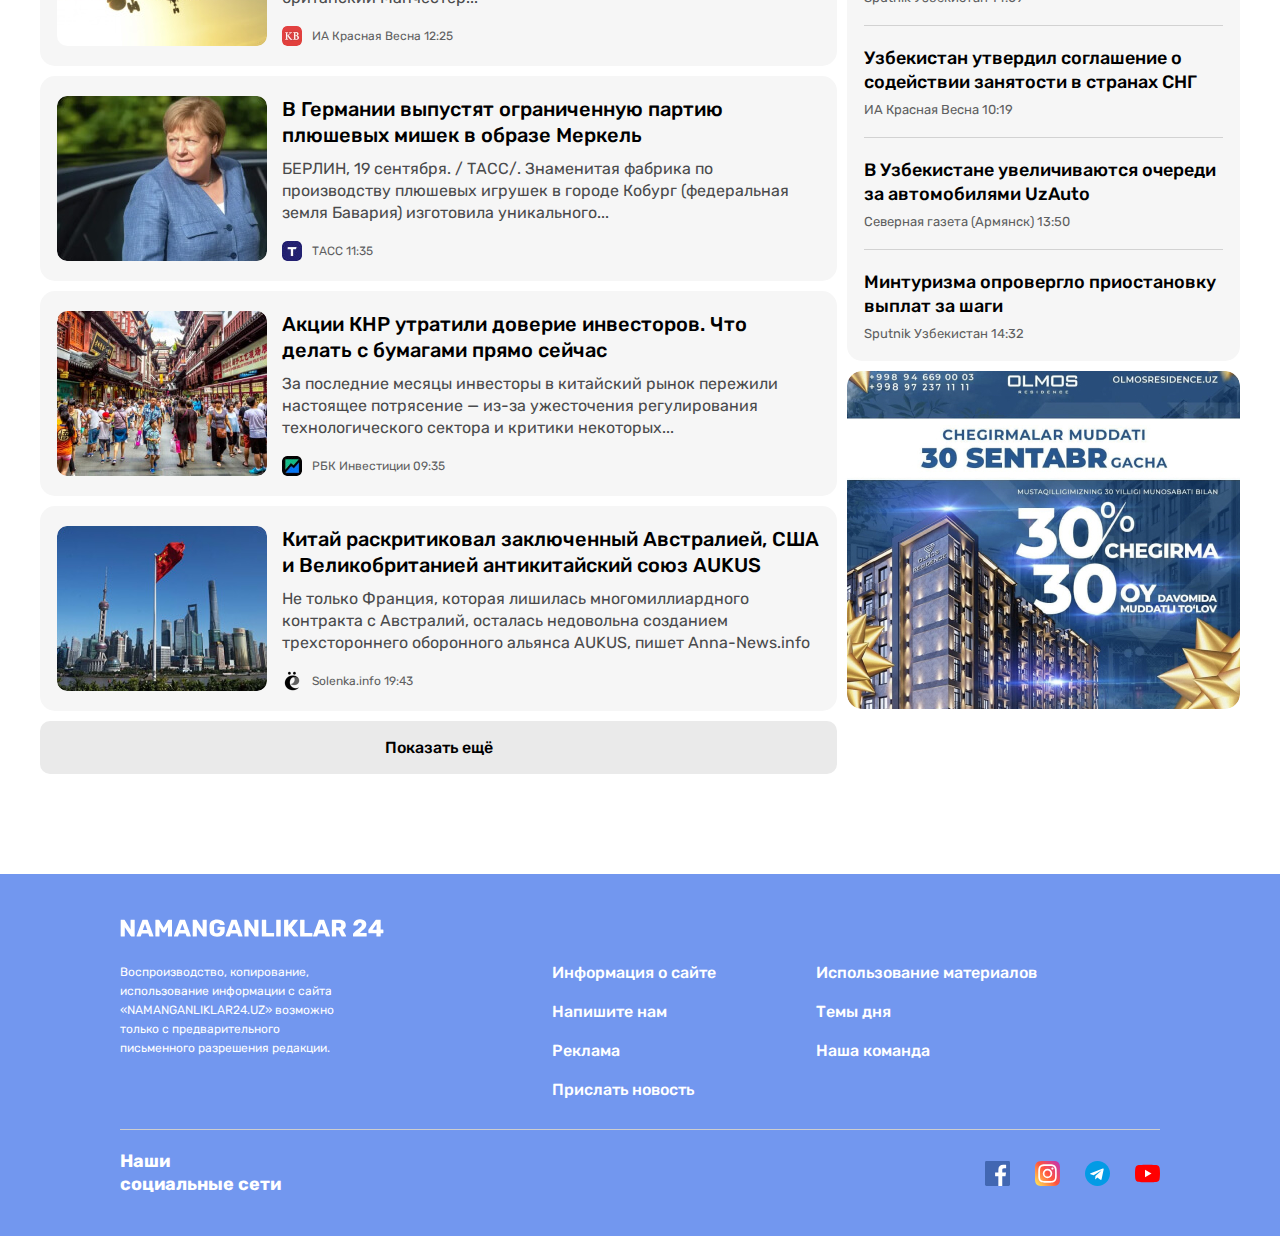
==== commit ec14ce78: "Add flexibility feature to header section." ====
--- a/index.html
+++ b/index.html
@@ -15,10 +15,15 @@
 </head>
 <body>
 
-    <header class="sayt-header" style="display: none;">
+    <header class="sayt-header">
     <div class="sayt-header-top">
       <div class=" sayt-header-top-container container">
         <a class="header-logo-img" href="index.html">
+          <h2 class="logo-text">N24</h2>
+          <!-- <picture>
+            <source srcset="https://picsum.photos/200/200" media="(min-width: 600px)">
+            <img class="logo-img" src="images/logo.svg" alt="logo" width="264" height="28">
+          </picture> -->
           <img class="logo-img" src="images/logo.svg" alt="logo" width="264" height="28">
         </a>
         <ul class="currens-rates">
@@ -41,6 +46,9 @@
           <a class="lang-toggle-link" href="#">РУ</a>
         </div>
         <a class="button button-primary" href="#" target="_blank">Войти</a>
+        <button class="open-button js-open-button" type="button">
+          <img class="menu-button" src="./images/menu-burger.svg" alt="icon menu-burger">
+        </button>
       </div>
     </div>
 
--- a/css/main.css
+++ b/css/main.css
@@ -76,11 +76,20 @@
 
 .sayt-header-top-container {
   display: flex;
+  flex-wrap: wrap;
   align-items: center;
 }
 
 .header-logo-img{
   margin-right: 35px;
+}
+
+.logo-text {
+  display: none;
+  margin: 0;
+  font-size: 30px;
+  line-height: 1.2;
+  color: rgb(97, 135, 230);
 }
 
 .logo-img {
@@ -106,6 +115,7 @@
   margin-right: auto;
   align-items: center;
   list-style-type: none;
+  white-space: nowrap;
 }
 
 .currens-rates-type {
@@ -167,6 +177,25 @@
   background-color: #7296EC;
 }
 
+.open-button{
+  display: none;
+  margin-left: 16px;
+  border: 0;
+  background-color: transparent;
+}
+
+.menu-button{
+  width: 35px;
+  height: 35px;
+}
+
+
+
+.sayt-header-top {
+  display: flex;
+  flex-wrap: nowrap;
+}
+
 .stenav {
   font-size: 18px;
   line-height: normal;
@@ -217,8 +246,15 @@
 }
 
 .site-header-banner-img{
-  display: block;
+  display: inline-block;
+  width: 100%;
   border-radius: 8px;
+  object-fit: cover;
+}
+
+.site-header-banner {
+  width: 100%;
+  max-width: 1240px;
 }
 
 
@@ -901,6 +937,11 @@
 
 
 @media only screen and (max-width: 1240px) {
+  .sitenav-list {
+    flex-wrap: nowrap;
+    overflow: auto;
+  }
+
   .news-grid-item {
     width: calc(100% / 3 - 10px);
   }
@@ -911,6 +952,38 @@
 }
 
 @media only screen and (max-width: 1000px) {
+  .sayt-header-top {
+    padding-bottom: 15px;
+  }
+
+  .sayt-header-top-container {
+    display: flex;
+    align-items: center;
+  }
+
+  .lang-toggle {
+    margin-left: auto;
+  }
+
+  .currens-rates {
+    width: 50%;
+    order: 1;
+    margin-right: 0;
+  }
+
+  .global-search-form {
+    order: 1;
+    width: 50%;
+    margin-top: 15px;
+    margin-bottom: 15px;
+    flex-shrink: 0;
+    margin-right: 0;
+  }
+
+  .global-search-form-input {
+    width: 100%;
+  }
+
   .news-grid-item {
     width: calc(50% - 10px);
   }
@@ -958,6 +1031,12 @@
 
   .sayt-footer-nav {
     margin-left: auto;
+  }
+}
+
+@media only screen and (max-width: 1870px) {
+  .modal-dialog {
+    width: calc(100% - 40px);
   }
 }
 
@@ -1037,14 +1116,145 @@
     margin-right: 0;
   }
 
+  .modal-content {
+    padding: 40px;
+  }
+}
+
+@media only screen and (max-width: 567px) {
+  .site-header-open .sayt-header-top::before {
+    position: fixed;
+    top: 0;
+    left: 0;
+    content: "";
+    width: 100%;
+    height: 100%;
+    background-color: rgba(255, 255, 255, 0.9);
+    z-index: 50;
+  }
+
+  .header-logo-img {
+    margin-right: 15px;
+  }
+
+  .open-button {
+    display: block;
+    z-index: 51;
+  }
+
+  .lang-toggle {
+    display: none;
+  }
+
+  .site-header-open .lang-toggle {
+    display: block;
+    position: absolute;
+    top: 34px;
+    left: 20px;
+    z-index: 51;
+  }
+
+  .currens-rates {
+    display: none;
+  }
+
+  .site-header-open .currens-rates {
+    display: flex;
+    width: calc(100% - 40px);
+    position: absolute;
+    top: 90px;
+    left: 20px;
+    z-index: 51;
+  }
+
+  .global-search-form {
+    display: none;
+  }
+
+  .site-header-open .global-search-form {
+    position: absolute;
+    top: 115px;
+    left: 20px;
+    z-index: 51;
+    display: flex;
+    width: calc(100% - 40px);
+  }
+
+  .global-search-form-input {
+    border: 1px solid rgb(0, 0, 0, 0.4);
+    border-radius: 15px;
+  }
+
+  .stenav {
+    display: none;
+  }
+
+    .sitenav-list {
+    flex-wrap: wrap;
+  }
+
+  .site-header-open .stenav {
+    position: absolute;
+    top: 175px;
+    left: 20px;
+    z-index: 51;
+    display: flex;
+    flex-direction: column;
+    height: 100%;
+    width: calc(100% - 40px);
+    flex-grow: 1;
+    overflow: auto;
+  }
+
+  .button-primary {
+    margin-left: auto;
+  }
+
+  .sitenav-item:not(:last-child) {
+    margin-right: 0;
+  }
+
+  .sitenav-item:not(:nth-child(2n)) {
+    margin-right: 10px;
+  }
+
+  .sitenav-item {
+    width: calc(50% - 5px);
+  }
+
+  .sitenav-link {
+    margin-bottom: 10px;
+  }
+
+  .site-header-banner {
+    padding-top: 30px;
+  }
+
+  .news-grid {
+    padding-top: 40px;
+  }
 }
 
 @media only screen and (max-width: 500px) {
+  .logo-img {
+    width: 220px;
+    height: 22px;
+  }
+
+  .button-primary {
+    padding: 10px 14px;
+  }
+
+  .menu-button {
+    width: 30px;
+    height: 30px;
+  }
 
   .site-footer {
     padding-top: 30px;
     padding-bottom: 30px;
   }
+
   .notification-cta {
     padding: 20px;
   }
@@ -1053,9 +1263,26 @@
     font-size: 18px;
     line-height: 1.2;
   }
+
+  .modal-content {
+    padding: 35px;
+  }
+
+  .modal-text {
+    font-size: 22px;
+    line-height: 1.2;
+  }
 }
 
 @media only screen and (max-width: 450px) {
+  .logo-text {
+    display: block;
+  }
+
+  .logo-img {
+    display: none;
+  }
+
   .sayt-footer-nav {
     display: block;
   }
@@ -1081,4 +1308,23 @@
   .sayt-card-footer-icon {
     margin-left: 0;
   }
+
+  .modal-content {
+    padding: 30px;
+  }
+
+  .modal-text {
+    font-size: 20px;
+    line-height: 1.2;
+  }
+}
+
+@media only screen and (max-width: 350px) {
+  .sitenav-list {
+    display: block;
+  }
+
+  .sitenav-link {
+    width: 100%;
+  }
 }